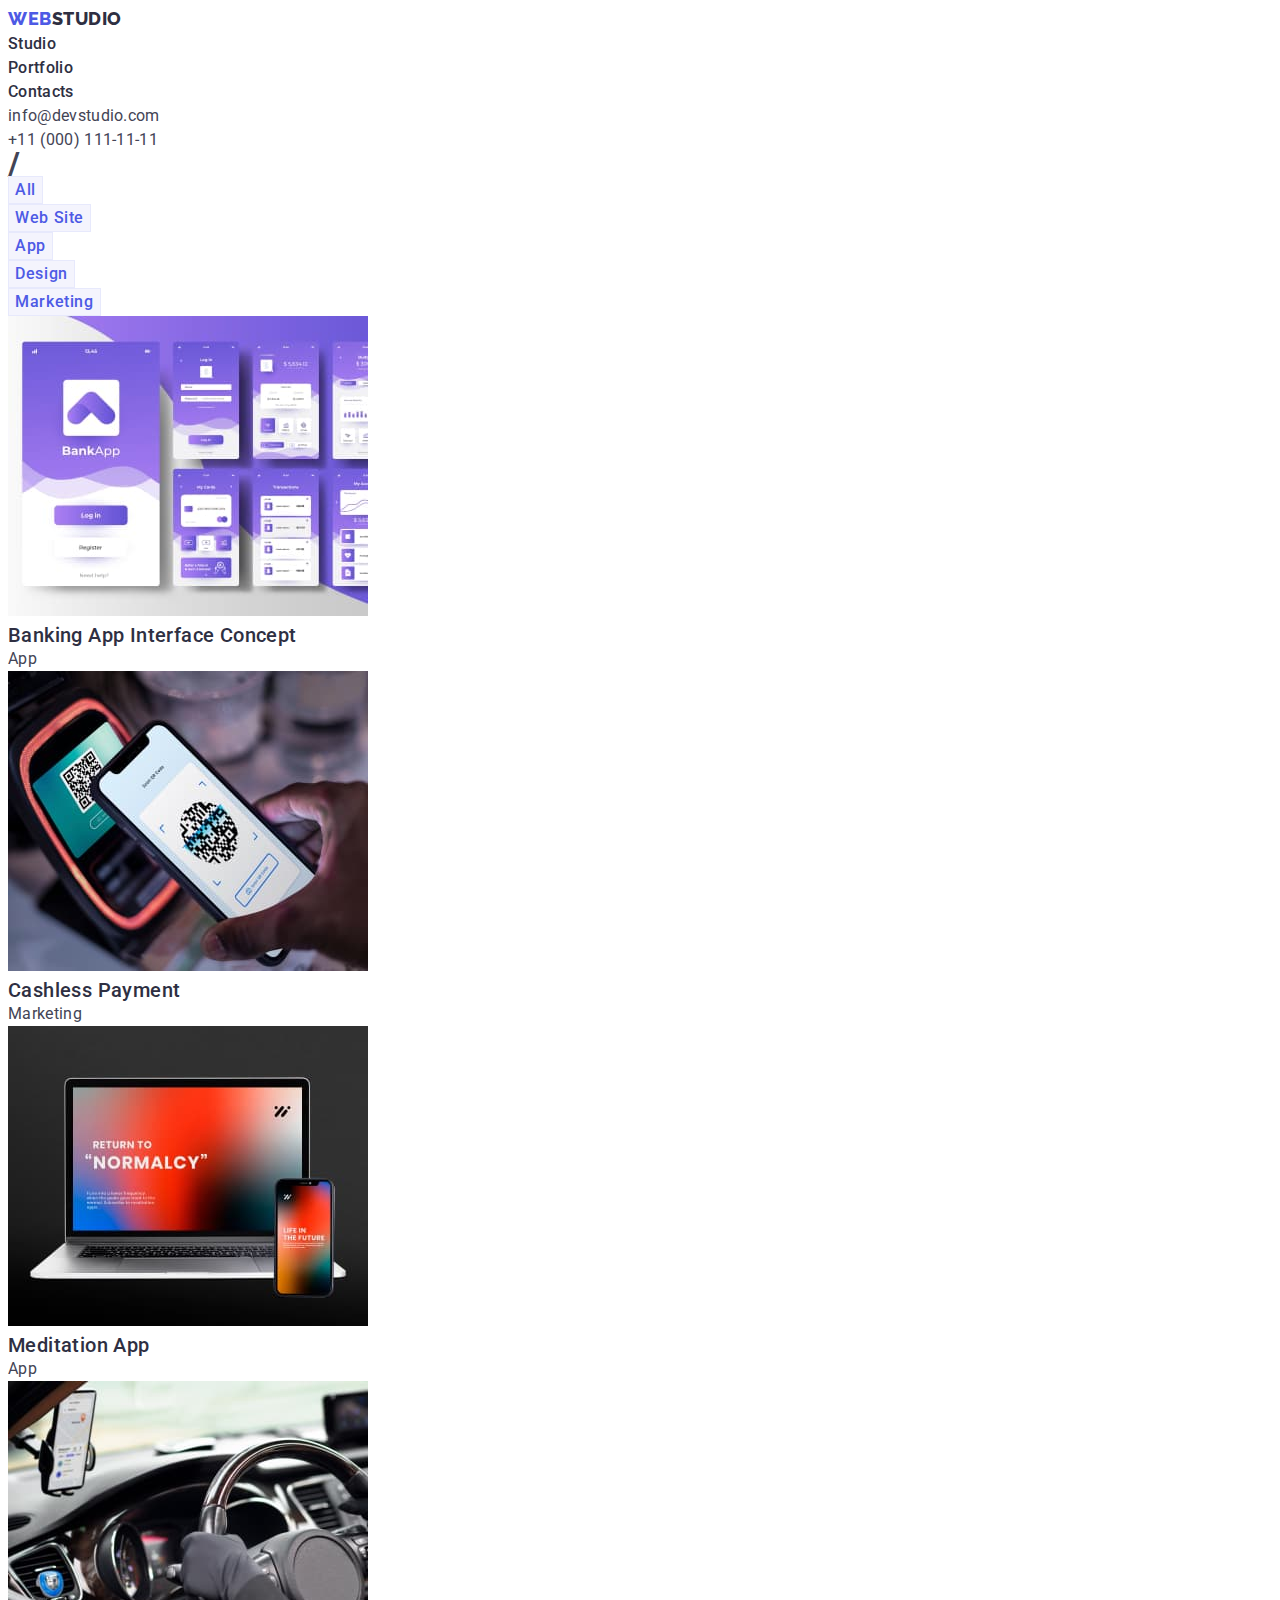
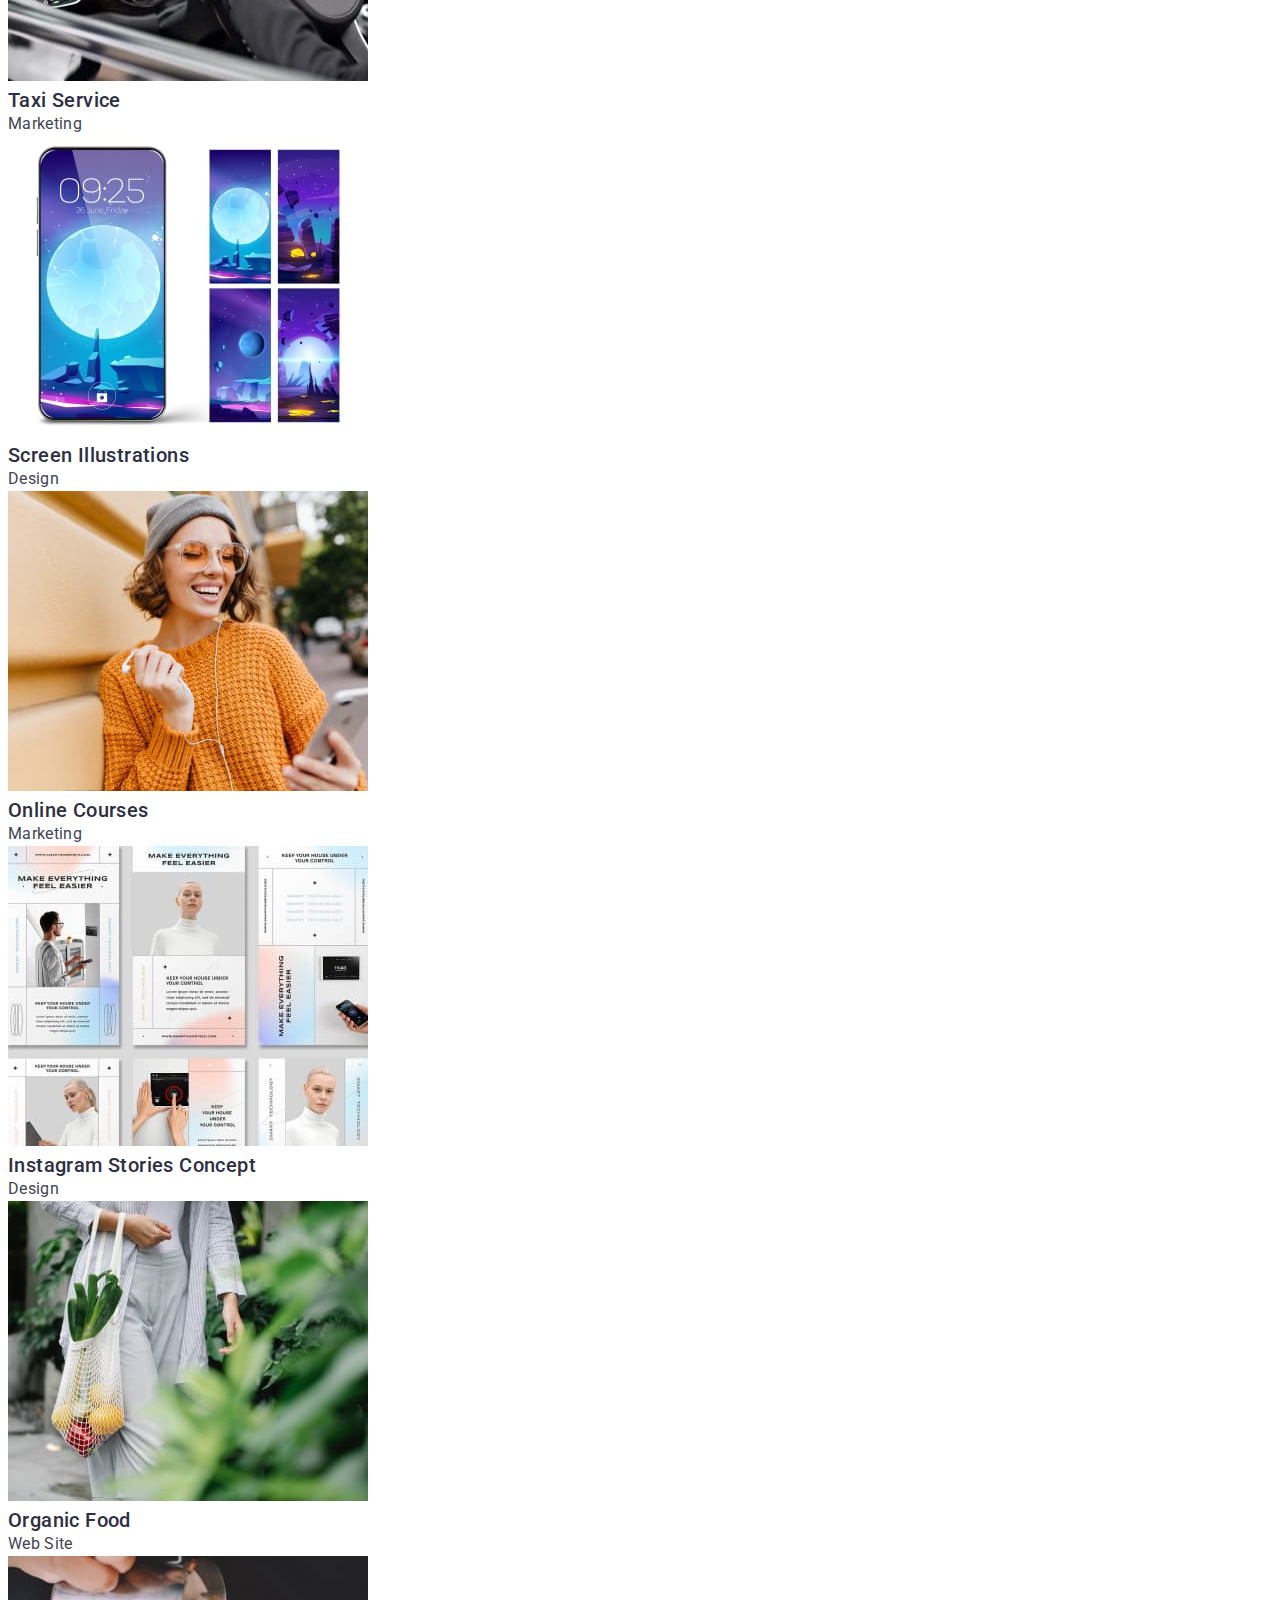
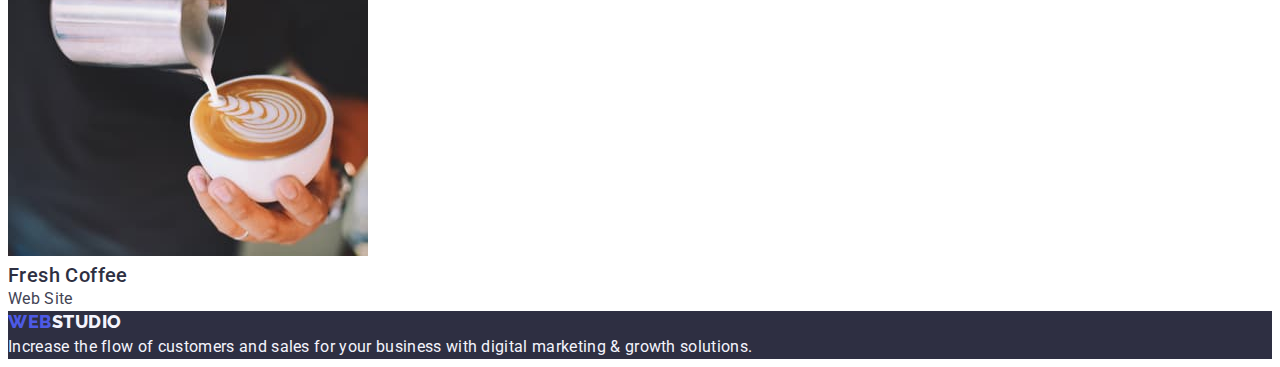
==== portfolio.html @ 8034e217 "Summary" ====
<!DOCTYPE html>
<html lang="en">
<head>
    <meta charset="UTF-8">
    <meta name="viewport" content="width=device-width, initial-scale=1.0">
    <title>Portfolio</title>
    <link rel="preconnect" href="https://fonts.googleapis.com">
    <link rel="preconnect" href="https://fonts.gstatic.com" crossorigin>
    <link href="https://fonts.googleapis.com/css2?family=Raleway:wght@800&family=Roboto:wght@400;500;700;900&display=swap"
        rel="stylesheet">
    <link rel="stylesheet" href="css/styles.css">
    <link rel="stylesheet" href="node_modules/modern-normalize/modern-normalize.css">
</head>
<body>
    <header>
        <div class="container">
            <nav>
                <a class="link nav-logo" href="/"> Web<span class="nav-span">Studio</span></a>
                <ul class="list">
                    <li><a class="link pages" href="./index.html">Studio</a></li>
                    <li><a class="link pages" href="./portfolio.html">Portfolio</a></li>
                    <li><a class="link pages" href="">Contacts</a></li>
                </ul>
            </nav>
            <address class="address">
                <ul class="list">
                    <li><a class="link contacts" href="mailto:info@devstudio.com">info@devstudio.com</a></li>
                    <li><a class="link contacts" href="tel:+110001111111">+11 (000) 111-11-11</a></li>
                </ul>
            </address>
        </div>
    </header>
    <main>
        <section>
            <div class="container">
                <h1>/</h1>
                <ul class="list">
                    <li> <button class="buttons" type="button">All</button></li>
                    <li> <button class="buttons" type="button">Web Site</button></li>
                    <li> <button class="buttons" type="button">App</button></li>
                    <li> <button class="buttons" type="button">Design</button></li>
                    <li> <button class="buttons" type="button">Marketing</button></li>
                </ul>
            </div>
            
                <ul class="list">
                    <div class="container">
                        <li>
                            <a class="link" href=""> <img src="./images/bankapp.jpg" width="360" height="300" alt="bank app view">
                            <h2 class="portfolio-second-heading">Banking App Interface Concept</h2>
                            <p class="paragraph-link-portfolio">App</p>
                        </a>
                            
                        </li>
                        <li>
                            <a class="link portfolio-image-link" href="">
                                <img src="./images/cashlesspay.jpg" width="360" height="300" alt="Cashless Payment">
                                <h2 class="portfolio-second-heading">Cashless Payment</h2>
                                <p class="paragraph-link-portfolio">Marketing</p>
                            </a>
                            
                        </li>
                        <li>
                            <a class="link portfolio-image-link" href="">
                                <img src="./images/laptop.jpg" width="360" height="300" alt="Laptop and smartphone">
                                <h2 class="portfolio-second-heading">Meditation App</h2>
                                <p class="paragraph-link-portfolio">App</p>
                            </a>
                            
                        </li>
                    </div>
                    <div class="container">
                        <li>
                            <a class="link portfolio-image-link" href="">
                                <img src="./images/insidecar.jpg" width="360" height="300" alt="A man hodlin hands on the steering wheel">
                                <h2 class="portfolio-second-heading">Taxi Service</h2>
                                <p class="paragraph-link-portfolio">Marketing</p>
                            </a>
                            
                        </li>
                        <li>
                            <a class="link portfolio-image-link" href="">
                                <img src="./images/screens.jpg" width="360" height="300" alt="smartphone and four wallpapers">
                                <h2 class="portfolio-second-heading">Screen Illustrations</h2>
                                <p class="paragraph-link-portfolio">Design</p>
                            </a>
                            
                        </li>
                        <li>
                            <a class="link portfolio-image-link" href="">
                                <img src="./images/girl.jpg" width="360" height="300" alt="a smiling girl">
                                <h2 class="portfolio-second-heading">Online Courses</h2>
                                <p class="paragraph-link-portfolio">Marketing</p>
                            </a>
                            
                        </li>
                    </div>
                    <div class="container">
                        <li>
                            <a class="link portfolio-image-link" href="">
                                <img src="./images/cv.jpg" width="360" height="300" alt="project cards">
                                <h2 class="portfolio-second-heading">Instagram Stories Concept</h2>
                                <p class="paragraph-link-portfolio">Design</p>
                            </a>
                            
                        </li>
                        <li>
                            <a class="link portfolio-image-link" href="">
                                <img src="./images/grocery.jpg" width="360" height="300" alt="grocery in the bag">
                                <h2 class="portfolio-second-heading">Organic Food</h2>
                                <p class="paragraph-link-portfolio">Web Site</p>
                            </a>
                            
                        </li>
                        <li>
                            <a class="link portfolio-image-link" href="">
                                <img src="./images/coffe.jpg" width="360" height="300" alt="cup of coffee">
                                <h2 class="portfolio-second-heading">Fresh Coffee</h2>
                                <p class="paragraph-link-portfolio">Web Site</p>
                            </a>
                            
                        </li>
                    </div>
                </ul>
            </div>
        </section>
    </main>
        <footer class="footer">
            <div class="container">
                <a class="link footer-logo" href="/">Web<span class="footer-span">Studio</span></a>
                <p class="footer-text">Increase the flow of customers and
                            sales for your business with digital
                            marketing &#38; growth solutions.</p>
            </div>
</footer>
</body>
</html>
---- css/styles.css ----
body {
    font-family: Roboto, sans-serif;
        color: rgba(67, 68, 85, 1);
        background-color: var(--WHITE, #FFFFFF);
}
:root {
    font-family: Roboto, sans-serif;
    color: rgba(67, 68, 85, 1);
    background-color: var(--WHITE, #FFFFFF);
    font-size: 16px;
    font-style: normal;
    font-weight: 400;
    letter-spacing: 0.32px;
    line-height: 150%;
    
}
h1, h2, h3, h4, h5, h6, p, ul {
    margin: 0;
    padding: 0;
}
.link {
    text-decoration: none;
    color: var(--SLATE, #434455);
}

.link:hover {
    color: var(--SLATE, #434455);
}

.link:focus {
    color: var(--SLATE, #434455);
}

.address {
    font-style: normal;
}

.nav-logo {
    color: var(--IRIS, #4D5AE5);
    font-family: Raleway, sans-serif;
    font-size: 18px;
    font-weight: 800;
    line-height: 1.17;
    letter-spacing: 0.54px;
    text-transform: uppercase;
}

.nav-span {
    color: var(--NAVY-BLUE, #2E2F42);
    font-family: Raleway, sans-serif;
    font-size: 18px;
    font-weight: 800;
    line-height: 1.17;
    letter-spacing: 0.54px;
    text-transform: uppercase;
}

.pages {
    color: var(--NAVY-BLUE, #2E2F42);
    font-family: Roboto, sans-serif;
    font-size: 16px;
    font-weight: 500;
    line-height: 150%;
    letter-spacing: 0.32px;
    margin-left: 0;
    margin-right: 0;
}

.pages:hover {
    color: var(--OCEAN, #404BBF);
}

.pages:focus {
    color: var(--OCEAN, #404BBF);
}

.contacts {
    color: var(--SLATE, #434455);
    font-family: Roboto, sans-serif;
    font-size: 16px;
    font-style: normal;
    line-height: 150%;
    letter-spacing: 0.32px;
    margin-left: 0;
    margin-right: 0;
}

.contacts:hover {
    color: var(--OCEAN, #404BBF);
}

.contacts:focus {
    color: var(--OCEAN, #404BBF);
}

.top-html {
    background-color: var(--NAVY-BLUE, #2E2F42);
}

.top-html:focus {
    background-color: var(--OCEAN, #404BBF);
}

.top-heading {
    color: var(--WHITE, #FFF);
    text-align: center;
    font-family: Roboto, sans-serif;
    font-size: 56px;
    font-weight: 700;
    line-height: 107.143%;
    letter-spacing: 1.12px;
}

.order-button {
    background: var(--IRIS, #4D5AE5);
    color: var(--WHITE, #FFF);
    font-family: Roboto, sans-serif;
    font-size: 16px;
    font-weight: 500;
    line-height: 150%;
    letter-spacing: 0.64px;
    cursor: pointer;
}

.order-button:hover {
    color: var(--OCEAN, #404BBF);
    background-color: #404bbf;
    cursor: pointer;

}

.order-button:focus {
    color: var(--OCEAN, #404BBF);
    background-color: #404BBF;
}

.third-html {
    background-color: var(--CLOUD, #F4F4FD);
}

.list {
    list-style: none;
    background: var(--WHITE, #FFF);
}

.images-list {
    background: var(--WHITE, #FFF);
}


.buttons {
    border: 1px solid var(--CORNFLOWER, #E7E9FC);
    background: var(--CLOUD, #F4F4FD);
    color: var(--IRIS, #4D5AE5);
    text-align: center;
    font-family: Roboto, sans-serif;
    font-size: 16px;
    font-weight: 500;
    line-height: 150%;
    letter-spacing: 0.64px;
    margin-left: 0;
    margin-right: 0;
}

.buttons:hover {
    background: var(--OCEAN, #404BBF);
    color: var(--WHITE, #FFF);
    text-align: center;
    font-family: Roboto, sans-serif;
    font-size: 16px;
    font-weight: 500;
    line-height: 150%;
    letter-spacing: 0.64px;
    cursor: pointer;
}

.buttons:focus {
    background: var(--OCEAN, #404BBF);
    color: var(--WHITE, #FFF);
    text-align: center;
    font-family: Roboto, sans-serif;
    font-size: 16px;
    font-weight: 500;
    line-height: 150%;
    letter-spacing: 0.64px;
    cursor: pointer;
}

.second-heading {
    color: var(--NAVY-BLUE, #2E2F42);
    text-align: center;
    font-family: Roboto, sans-serif;
    font-size: 36px;
    font-weight: 700;
    line-height: 111.111%;
    letter-spacing: 0.72px;
    text-transform: capitalize;
}

.third-header {
    color: var(--NAVY-BLUE, #2E2F42);
    font-family: Roboto, sans-serif;
    font-size: 20px;
    font-weight: 500;
    line-height: 120%;
    letter-spacing: 0.4px;
}

.paragraph {
    font-size: 16px;
}

.portfolio-image-link:hover {
    color: var(--OCEAN, #404BBF);
}

.portfolio-image-link:focus {
    color: var(--OCEAN, #404BBF);
}

.portfolio-second-heading {
    color: var(--NAVY-BLUE, #2E2F42);
    font-family: Roboto;
    font-size: 20px;
    font-weight: 500;
    line-height: 1.2;
    letter-spacing: 0.4px;
}

.paragraph-link-portfolio {
    color: var(--SLATE, #434455);
    font-family: Roboto;
    font-size: 16px;
    font-weight: 400;
    line-height: 1.5;
    letter-spacing: 0.32px;
}

.footer {
    background: var(--NAVY-BLUE, #2E2F42);
}

.footer-logo {
    color: var(--IRIS, #4D5AE5);
    font-family: Raleway, sans-serif;
    font-size: 18px;
    font-weight: 800;
    line-height: 1.17;
    letter-spacing: 0.54px;
    text-transform: uppercase;
}

.footer-span {
    color: var(--CLOUD, #F4F4FD);
    font-family: Raleway, sans-serif;
    font-size: 18px;
    font-weight: 800;
    line-height: 1.17;

    letter-spacing: 0.54px;
    text-transform: uppercase;
}

.footer-text {
    color: var(--CLOUD, #F4F4FD);
    font-family: Roboto, sans-serif;
    font-size: 16px;
    line-height: 150%;
    letter-spacing: 0.32px;
    background-color: var(--NAVY-BLUE, #2E2F42);
}
.container{
    width: 1158px;
    margin-left: 0;
    margin-right: 0;
}
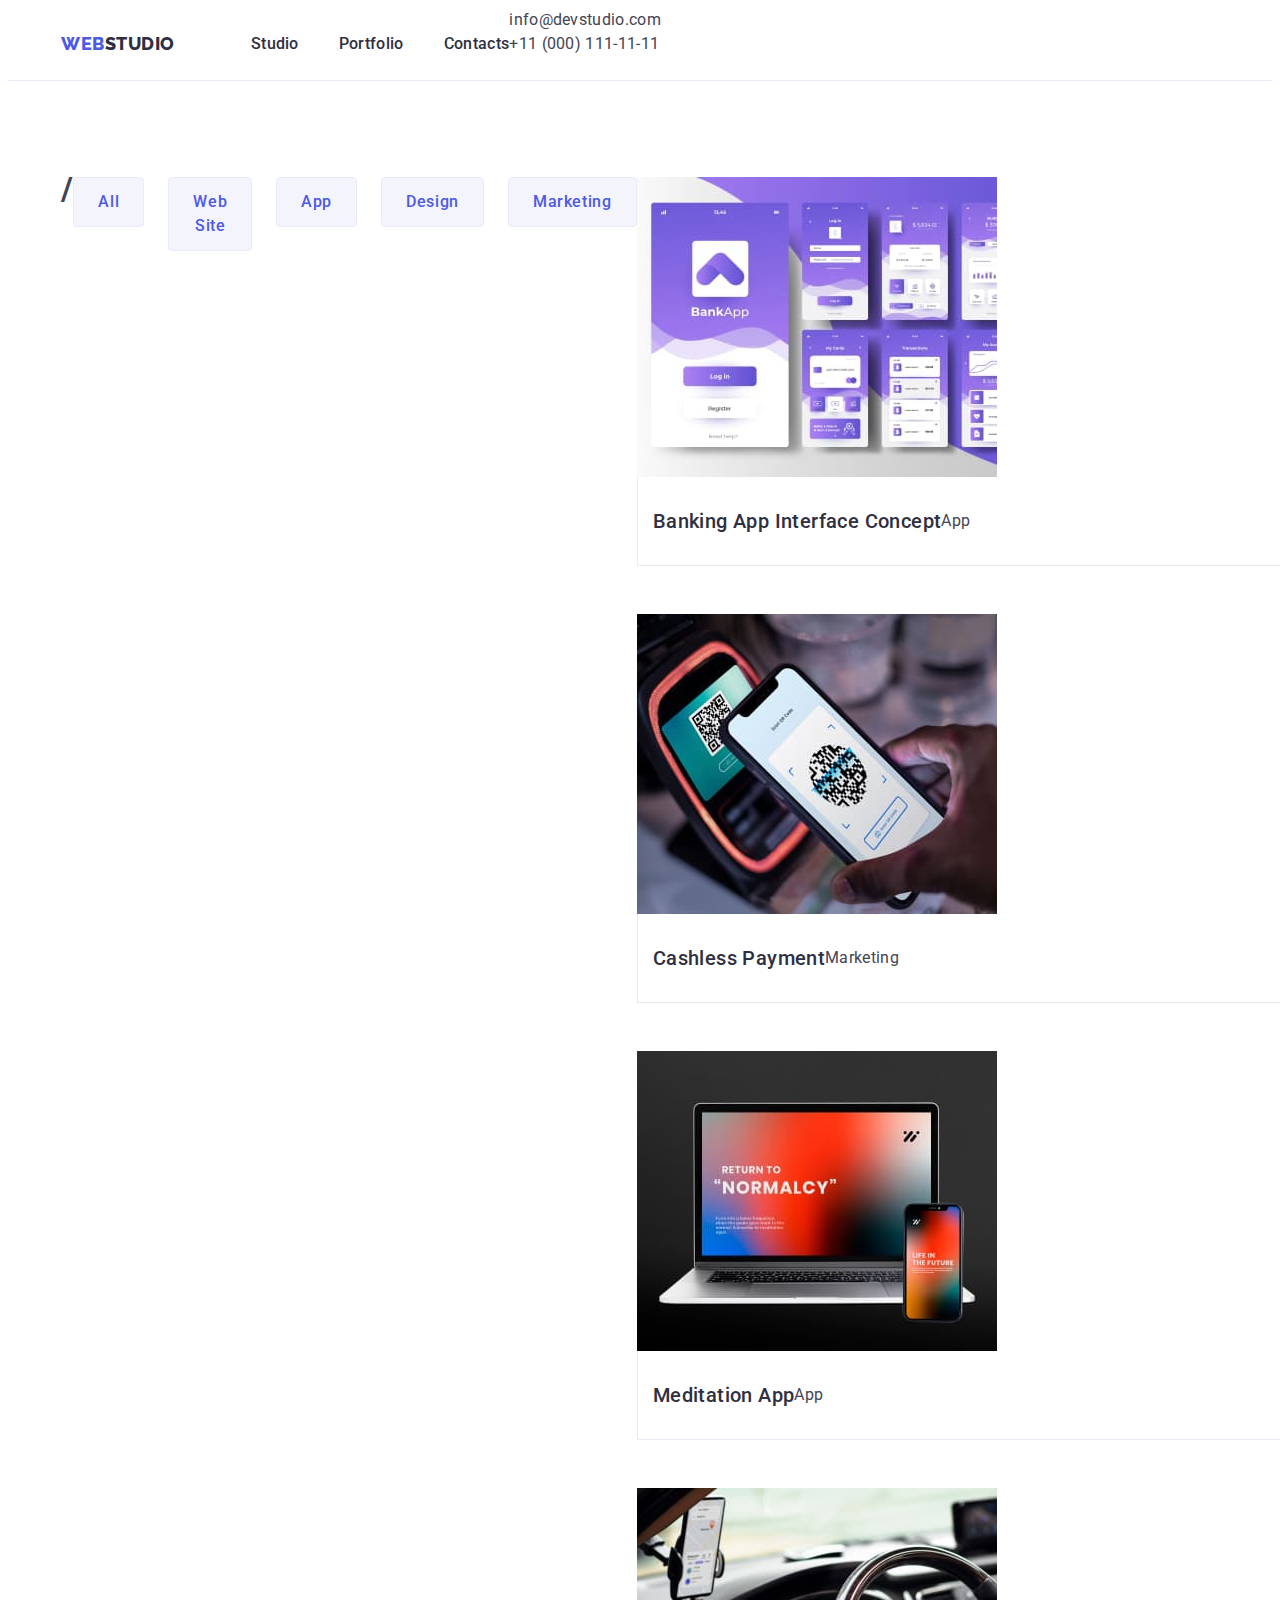
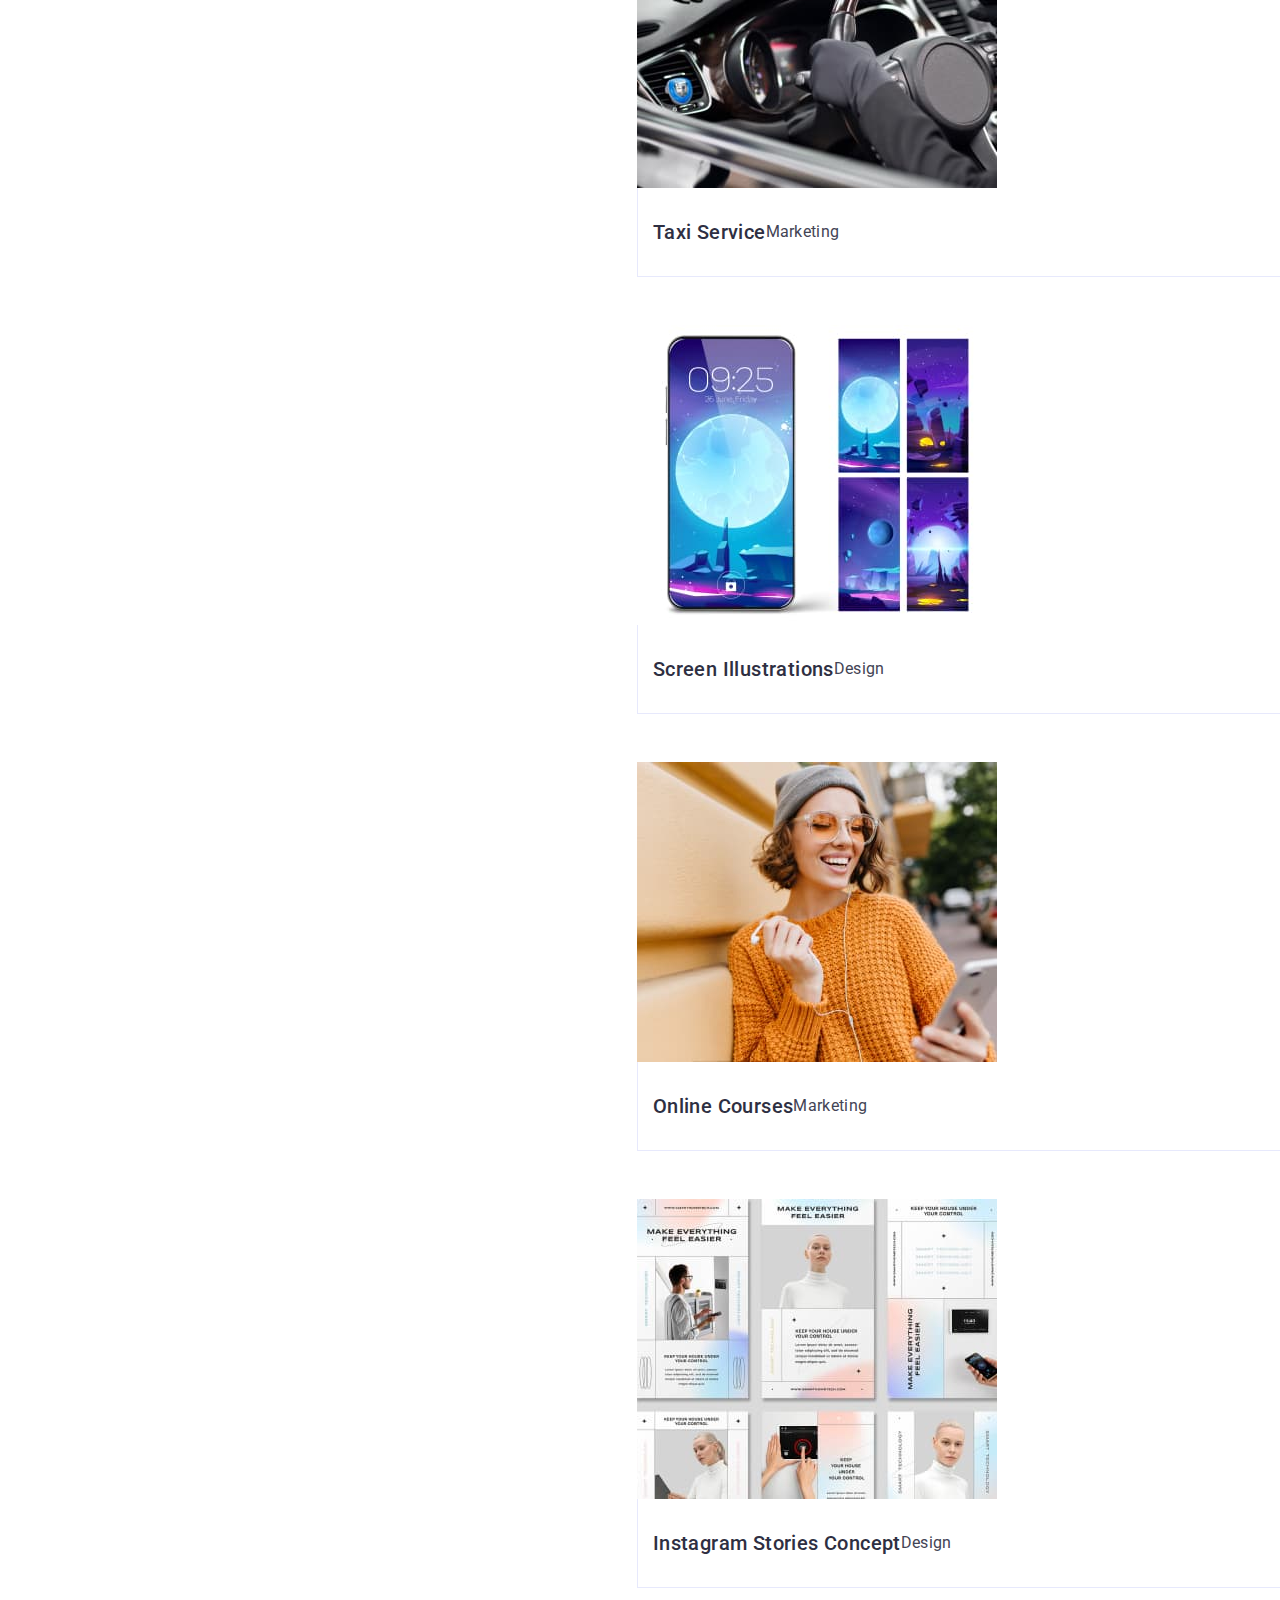
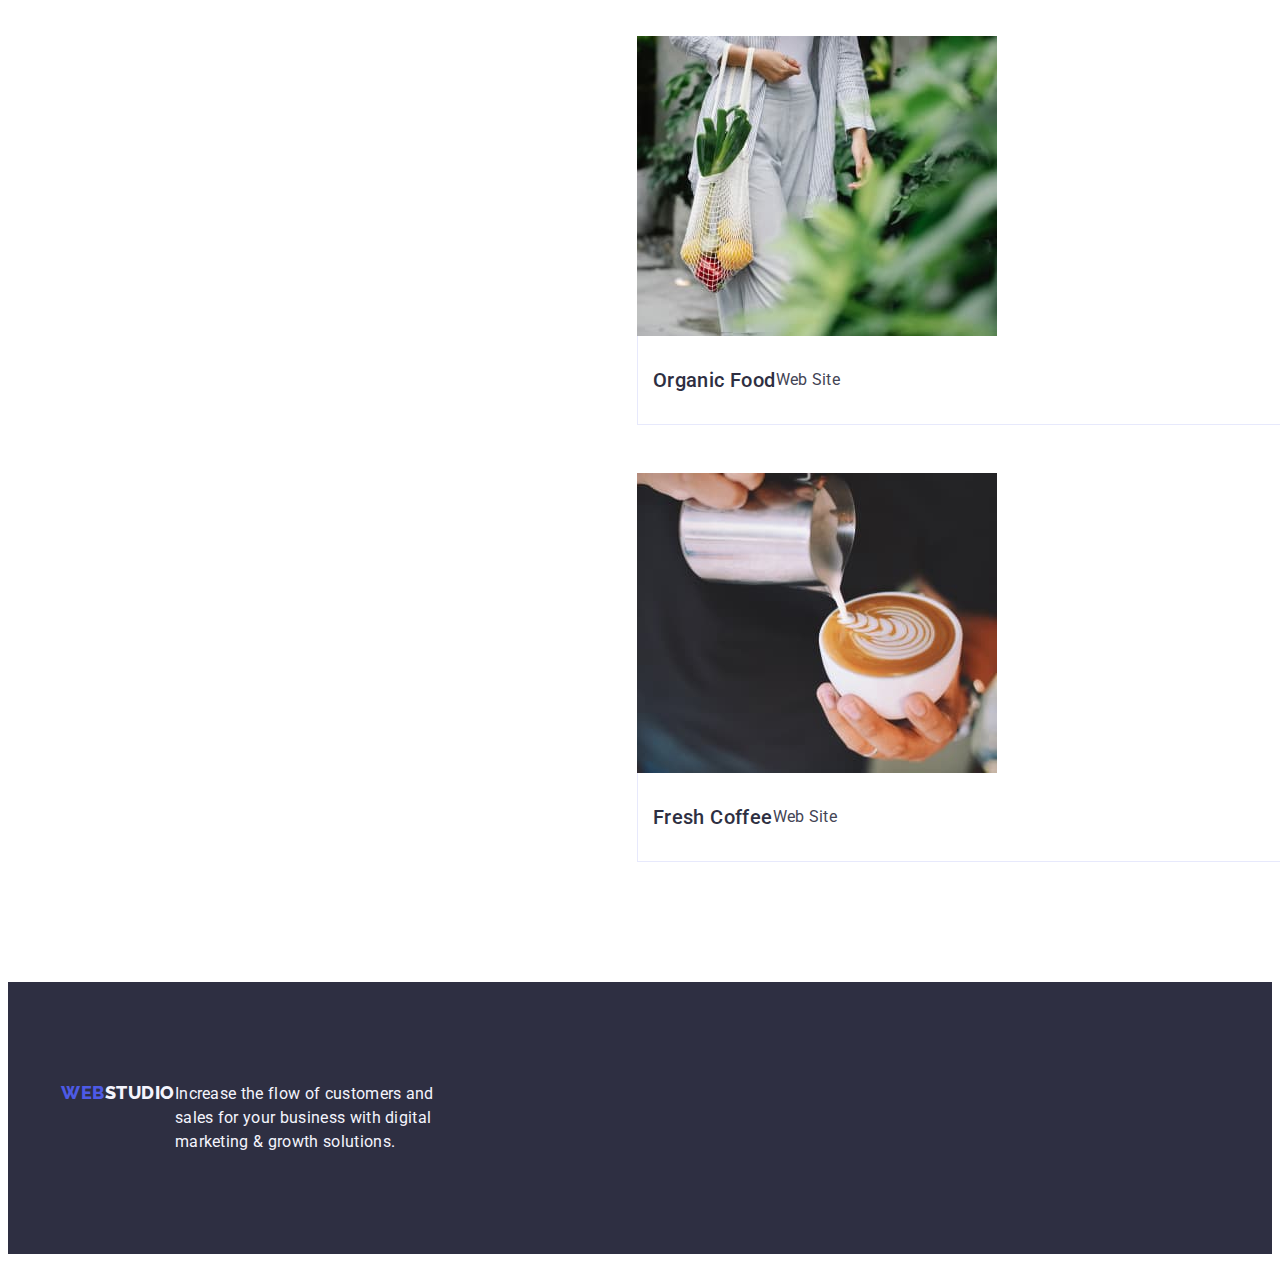
==== commit 2c2a6af2: "Summary2" ====
--- a/portfolio.html
+++ b/portfolio.html
@@ -12,11 +12,11 @@
     <link rel="stylesheet" href="node_modules/modern-normalize/modern-normalize.css">
 </head>
 <body>
-    <header>
+    <header class="header">
         <div class="container">
-            <nav>
-                <a class="link nav-logo" href="/"> Web<span class="nav-span">Studio</span></a>
-                <ul class="list">
+            <nav class="navigation">
+                <a class="link nav-logo" href="/">Web<span class="nav-span">Studio</span></a>
+                <ul class="list menu">
                     <li><a class="link pages" href="./index.html">Studio</a></li>
                     <li><a class="link pages" href="./portfolio.html">Portfolio</a></li>
                     <li><a class="link pages" href="">Contacts</a></li>
@@ -31,98 +31,112 @@
         </div>
     </header>
     <main>
-        <section>
-            <div class="container">
-                <h1>/</h1>
-                <ul class="list">
+        <section class="portfolio-section-one">
+          <div class="container">    
+                <h1 class="visually-hidden">/</h1>
+                <ul class="list buttons-list">
                     <li> <button class="buttons" type="button">All</button></li>
                     <li> <button class="buttons" type="button">Web Site</button></li>
                     <li> <button class="buttons" type="button">App</button></li>
                     <li> <button class="buttons" type="button">Design</button></li>
                     <li> <button class="buttons" type="button">Marketing</button></li>
                 </ul>
-            </div>
-            
-                <ul class="list">
-                    <div class="container">
-                        <li>
-                            <a class="link" href=""> <img src="./images/bankapp.jpg" width="360" height="300" alt="bank app view">
-                            <h2 class="portfolio-second-heading">Banking App Interface Concept</h2>
-                            <p class="paragraph-link-portfolio">App</p>
+                <ul class="list portfolio-images-list">
+                        <li class="offers">
+                            <a class="link" href=""> 
+                                <img src="./images/bankapp.jpg" width="360" height="300" alt="bank app view">
+                                <div class="container offer-container">
+                                    <h2 class="portfolio-second-heading">Banking App Interface Concept</h2>
+                                    <p class="paragraph-link-portfolio">App</p>
+                                </div>
                         </a>
                             
                         </li>
                         <li>
                             <a class="link portfolio-image-link" href="">
                                 <img src="./images/cashlesspay.jpg" width="360" height="300" alt="Cashless Payment">
-                                <h2 class="portfolio-second-heading">Cashless Payment</h2>
-                                <p class="paragraph-link-portfolio">Marketing</p>
+                                <div class="container offer-container">
+                                    <h2 class="portfolio-second-heading">Cashless Payment</h2>
+                                    <p class="paragraph-link-portfolio">Marketing</p>
+                                </div>
                             </a>
                             
                         </li>
                         <li>
                             <a class="link portfolio-image-link" href="">
                                 <img src="./images/laptop.jpg" width="360" height="300" alt="Laptop and smartphone">
-                                <h2 class="portfolio-second-heading">Meditation App</h2>
-                                <p class="paragraph-link-portfolio">App</p>
+                                <div class="container offer-container">
+                                    <h2 class="portfolio-second-heading">Meditation App</h2>
+                                    <p class="paragraph-link-portfolio">App</p>
+                                </div>
                             </a>
                             
                         </li>
-                    </div>
-                    <div class="container">
+                    
+                    
                         <li>
                             <a class="link portfolio-image-link" href="">
                                 <img src="./images/insidecar.jpg" width="360" height="300" alt="A man hodlin hands on the steering wheel">
-                                <h2 class="portfolio-second-heading">Taxi Service</h2>
-                                <p class="paragraph-link-portfolio">Marketing</p>
+                                <div class="container offer-container">
+                                    <h2 class="portfolio-second-heading">Taxi Service</h2>
+                                    <p class="paragraph-link-portfolio">Marketing</p>
+                                </div>
                             </a>
                             
                         </li>
                         <li>
                             <a class="link portfolio-image-link" href="">
                                 <img src="./images/screens.jpg" width="360" height="300" alt="smartphone and four wallpapers">
-                                <h2 class="portfolio-second-heading">Screen Illustrations</h2>
-                                <p class="paragraph-link-portfolio">Design</p>
+                                <div class="container offer-container">
+                                    <h2 class="portfolio-second-heading">Screen Illustrations</h2>
+                                    <p class="paragraph-link-portfolio">Design</p>
+                                </div>
                             </a>
                             
                         </li>
                         <li>
                             <a class="link portfolio-image-link" href="">
                                 <img src="./images/girl.jpg" width="360" height="300" alt="a smiling girl">
-                                <h2 class="portfolio-second-heading">Online Courses</h2>
-                                <p class="paragraph-link-portfolio">Marketing</p>
+                                <div class="container offer-container">
+                                    <h2 class="portfolio-second-heading">Online Courses</h2>
+                                    <p class="paragraph-link-portfolio">Marketing</p>
+                                </div>
                             </a>
                             
                         </li>
-                    </div>
-                    <div class="container">
+                   
                         <li>
                             <a class="link portfolio-image-link" href="">
                                 <img src="./images/cv.jpg" width="360" height="300" alt="project cards">
-                                <h2 class="portfolio-second-heading">Instagram Stories Concept</h2>
-                                <p class="paragraph-link-portfolio">Design</p>
+                                <div class="container offer-container">
+                                    <h2 class="portfolio-second-heading">Instagram Stories Concept</h2>
+                                    <p class="paragraph-link-portfolio">Design</p>
+                                </div>
                             </a>
                             
                         </li>
                         <li>
                             <a class="link portfolio-image-link" href="">
                                 <img src="./images/grocery.jpg" width="360" height="300" alt="grocery in the bag">
+                                <div class="container offer-container">
                                 <h2 class="portfolio-second-heading">Organic Food</h2>
                                 <p class="paragraph-link-portfolio">Web Site</p>
+                                </div>
                             </a>
                             
                         </li>
                         <li>
                             <a class="link portfolio-image-link" href="">
                                 <img src="./images/coffe.jpg" width="360" height="300" alt="cup of coffee">
+                                <div class="container offer-container">
                                 <h2 class="portfolio-second-heading">Fresh Coffee</h2>
                                 <p class="paragraph-link-portfolio">Web Site</p>
+                                </div>
                             </a>
                             
                         </li>
-                    </div>
-                </ul>
-            </div>
+                    </ul>
+                </div>
         </section>
     </main>
         <footer class="footer">
--- a/css/styles.css
+++ b/css/styles.css
@@ -12,12 +12,19 @@
     font-weight: 400;
     letter-spacing: 0.32px;
     line-height: 150%;
-    
 }
 h1, h2, h3, h4, h5, h6, p, ul {
     margin: 0;
     padding: 0;
 }
+img {
+    display: block;
+}
+.list {
+    list-style: none;
+    background: var(--WHITE, #FFF);
+}
+
 .link {
     text-decoration: none;
     color: var(--SLATE, #434455);
@@ -30,7 +37,9 @@
 .link:focus {
     color: var(--SLATE, #434455);
 }
-
+.header{
+    border-bottom: 1px solid #e7e9fc;
+}
 .address {
     font-style: normal;
 }
@@ -43,6 +52,7 @@
     line-height: 1.17;
     letter-spacing: 0.54px;
     text-transform: uppercase;
+    margin-right: 76px;
 }
 
 .nav-span {
@@ -54,7 +64,10 @@
     letter-spacing: 0.54px;
     text-transform: uppercase;
 }
-
+.menu{
+    display: flex;
+    gap: 40px;
+}
 .pages {
     color: var(--NAVY-BLUE, #2E2F42);
     font-family: Roboto, sans-serif;
@@ -64,6 +77,9 @@
     letter-spacing: 0.32px;
     margin-left: 0;
     margin-right: 0;
+    padding: 24px 0;
+    display: flex;
+    gap: 40px;
 }
 
 .pages:hover {
@@ -95,6 +111,7 @@
 
 .top-html {
     background-color: var(--NAVY-BLUE, #2E2F42);
+    padding: 188px 0;
 }
 
 .top-html:focus {
@@ -109,6 +126,7 @@
     font-weight: 700;
     line-height: 107.143%;
     letter-spacing: 1.12px;
+    max-width: 496px;
 }
 
 .order-button {
@@ -120,6 +138,11 @@
     line-height: 150%;
     letter-spacing: 0.64px;
     cursor: pointer;
+    display: block;
+    min-width: 169px;
+    height: 56px;
+    border: none;
+    border-radius: 4px;
 }
 
 .order-button:hover {
@@ -133,60 +156,21 @@
     color: var(--OCEAN, #404BBF);
     background-color: #404BBF;
 }
+.first-html{
+    padding: 120px 0;
+}
+.first-html-list{
+    gap: 24px;
+}
+.first-point-one{
+    width: calc((100% - 72px) / 4);
+}   
 
 .third-html {
     background-color: var(--CLOUD, #F4F4FD);
-}
-
-.list {
-    list-style: none;
-    background: var(--WHITE, #FFF);
-}
-
-.images-list {
-    background: var(--WHITE, #FFF);
-}
-
-
-.buttons {
-    border: 1px solid var(--CORNFLOWER, #E7E9FC);
-    background: var(--CLOUD, #F4F4FD);
-    color: var(--IRIS, #4D5AE5);
-    text-align: center;
-    font-family: Roboto, sans-serif;
-    font-size: 16px;
-    font-weight: 500;
-    line-height: 150%;
-    letter-spacing: 0.64px;
-    margin-left: 0;
-    margin-right: 0;
-}
-
-.buttons:hover {
-    background: var(--OCEAN, #404BBF);
-    color: var(--WHITE, #FFF);
-    text-align: center;
-    font-family: Roboto, sans-serif;
-    font-size: 16px;
-    font-weight: 500;
-    line-height: 150%;
-    letter-spacing: 0.64px;
-    cursor: pointer;
-}
-
-.buttons:focus {
-    background: var(--OCEAN, #404BBF);
-    color: var(--WHITE, #FFF);
-    text-align: center;
-    font-family: Roboto, sans-serif;
-    font-size: 16px;
-    font-weight: 500;
-    line-height: 150%;
-    letter-spacing: 0.64px;
-    cursor: pointer;
-}
-
-.second-heading {
+    padding: 120px 0;
+}
+.third-heading{
     color: var(--NAVY-BLUE, #2E2F42);
     text-align: center;
     font-family: Roboto, sans-serif;
@@ -195,6 +179,111 @@
     line-height: 111.111%;
     letter-spacing: 0.72px;
     text-transform: capitalize;
+    margin-bottom: 72px;
+
+}
+.third-html-list{
+    display: flex;
+}
+
+.images-list {
+    background: var(--WHITE, #FFF);
+    width: calc((100% - 72px) / 4);
+    border-radius: 0px 0px 4px 4px;
+}
+
+.employees{
+    padding: 32px 0px;
+
+}
+
+.buttons-list {
+    display: flex;
+    justify-content: center;
+    gap: 24px;
+    margin-bottom: 72px,
+}
+
+.buttons {
+    border: 1px solid var(--CORNFLOWER, #E7E9FC);
+    background: var(--CLOUD, #F4F4FD);
+    color: var(--IRIS, #4D5AE5);
+    text-align: center;
+    font-family: Roboto, sans-serif;
+    font-size: 16px;
+    font-weight: 500;
+    line-height: 150%;
+    letter-spacing: 0.64px;
+    padding: 12px 24px;
+    border-radius: 4px;
+
+}
+
+.buttons:hover {
+    background: var(--OCEAN, #404BBF);
+    color: var(--WHITE, #FFF);
+    text-align: center;
+    font-family: Roboto, sans-serif;
+    font-size: 16px;
+    font-weight: 500;
+    line-height: 150%;
+    letter-spacing: 0.64px;
+    cursor: pointer;
+    border: 1px solid transparent;
+}
+
+.buttons:focus {
+    background: var(--OCEAN, #404BBF);
+    color: var(--WHITE, #FFF);
+    text-align: center;
+    font-family: Roboto, sans-serif;
+    font-size: 16px;
+    font-weight: 500;
+    line-height: 150%;
+    letter-spacing: 0.64px;
+    cursor: pointer;
+    border: 1px solid transparent;
+}
+
+.portfolio-images-list{
+    display: flex;
+    flex-wrap: wrap;
+    column-gap: 24px;
+    row-gap: 48px;
+}
+.offers{
+    width: calc((100% - 48px) / 3);
+}
+
+.offer-container{
+    padding: 32px 16px;
+    border: 1px solid #e7e9fc;
+    border-top: none;
+    margin-bottom: 8px,
+}
+.second-html{
+    padding-bottom: 120px;
+}
+.second-heading {
+    color: var(--NAVY-BLUE, #2E2F42);
+    text-align: center;
+    font-family: Roboto, sans-serif;
+    font-size: 36px;
+    font-weight: 700;
+    line-height: 111.111%;
+    letter-spacing: 0.72px;
+    text-transform: capitalize;
+    margin-bottom: 72px;
+}
+
+.second-html-list{
+    display: flex;
+    gap: 24px;
+
+}
+
+.second-point-one{
+    width: calc((100% - 48px) / 3);
 }
 
 .third-header {
@@ -204,12 +293,21 @@
     font-weight: 500;
     line-height: 120%;
     letter-spacing: 0.4px;
+    margin-bottom: 8px;
+    text-align: center;
+    margin-bottom: 8px;
 }
 
 .paragraph {
     font-size: 16px;
 }
-
+.paragraph-employee{
+    font-size: 16px;
+    text-align: center
+}
+.portfolio-section-one{
+    padding: 96px 0 120px 0
+}
 .portfolio-image-link:hover {
     color: var(--OCEAN, #404BBF);
 }
@@ -238,6 +336,7 @@
 
 .footer {
     background: var(--NAVY-BLUE, #2E2F42);
+    padding: 100px 0;
 }
 
 .footer-logo {
@@ -248,6 +347,7 @@
     line-height: 1.17;
     letter-spacing: 0.54px;
     text-transform: uppercase;
+    display: inline-block;
 }
 
 .footer-span {
@@ -268,9 +368,16 @@
     line-height: 150%;
     letter-spacing: 0.32px;
     background-color: var(--NAVY-BLUE, #2E2F42);
+    max-width: 264px;
 }
 .container{
+    display: flex;
     width: 1158px;
-    margin-left: 0;
-    margin-right: 0;
+    margin: 0 auto;
+    padding-left: 15px;
+    padding-right: 15px;
+}
+.navigation{
+    display: flex;
+    align-items: center;
 }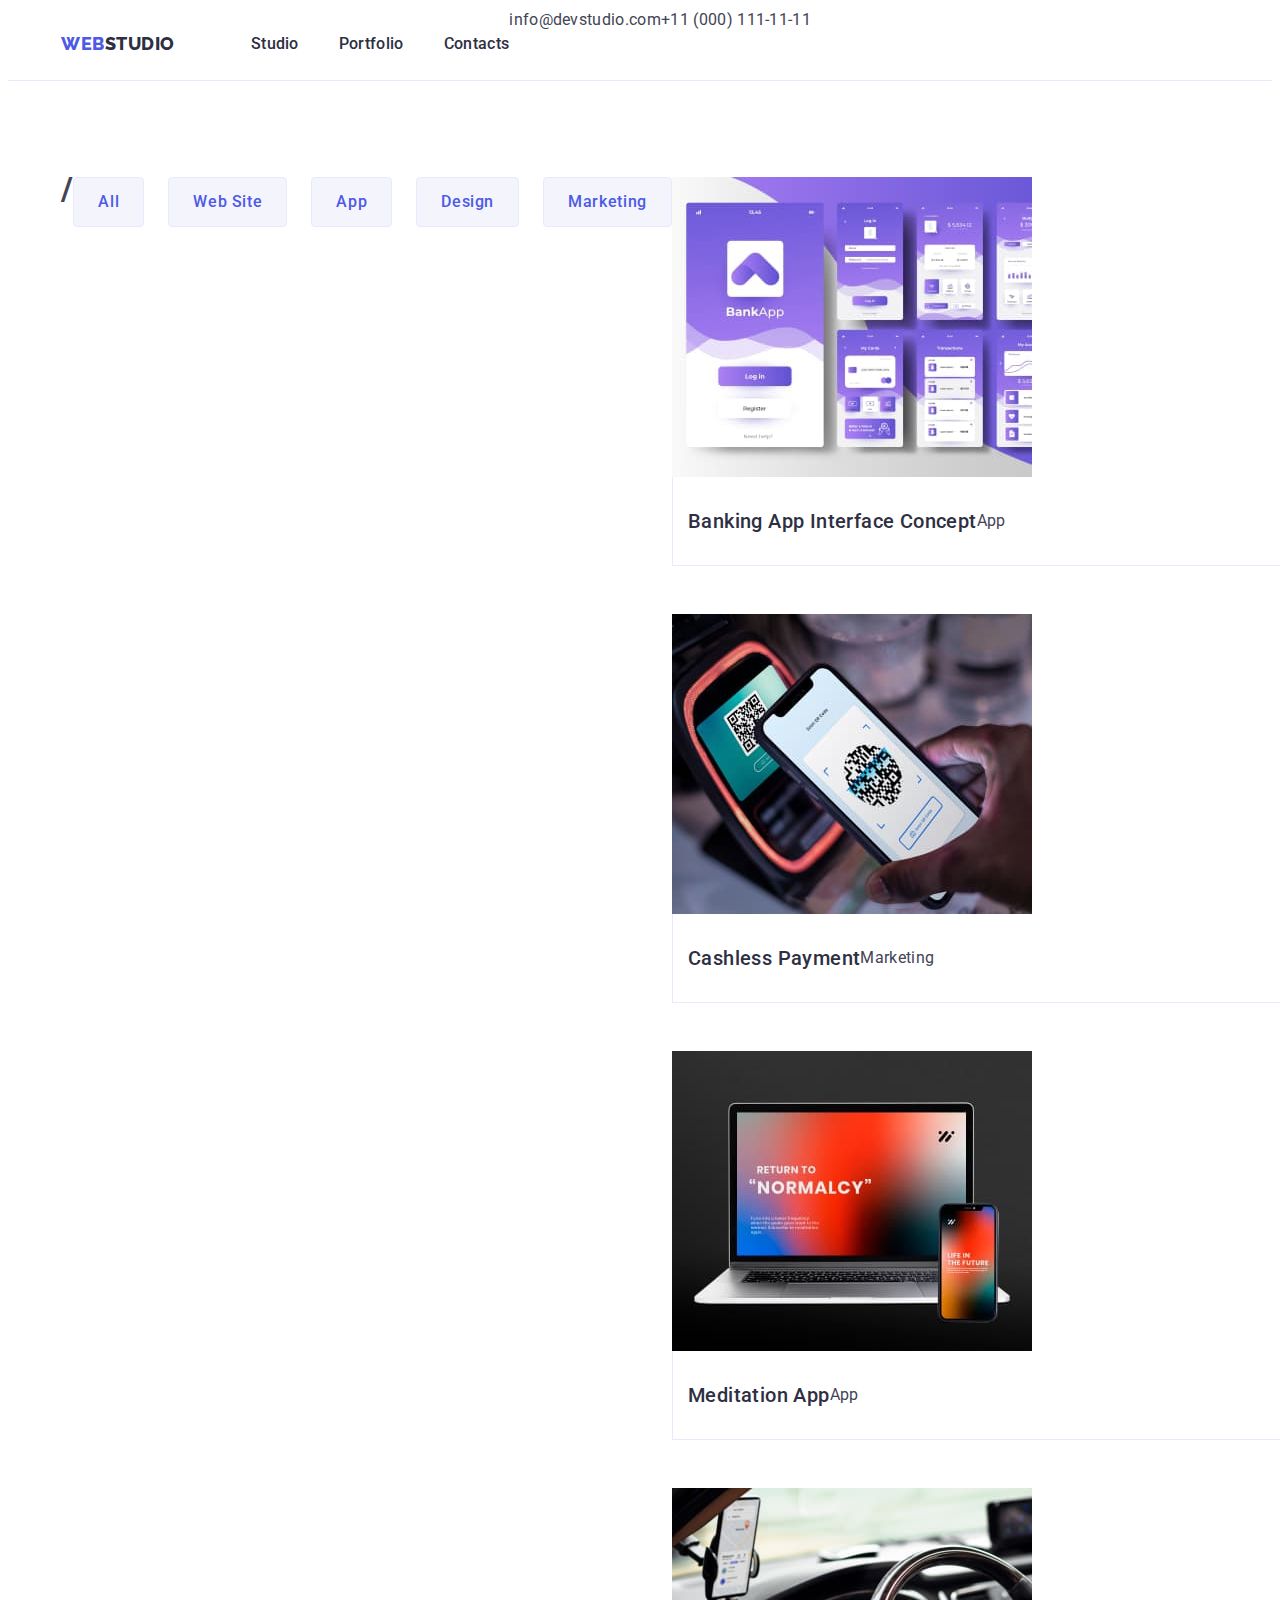
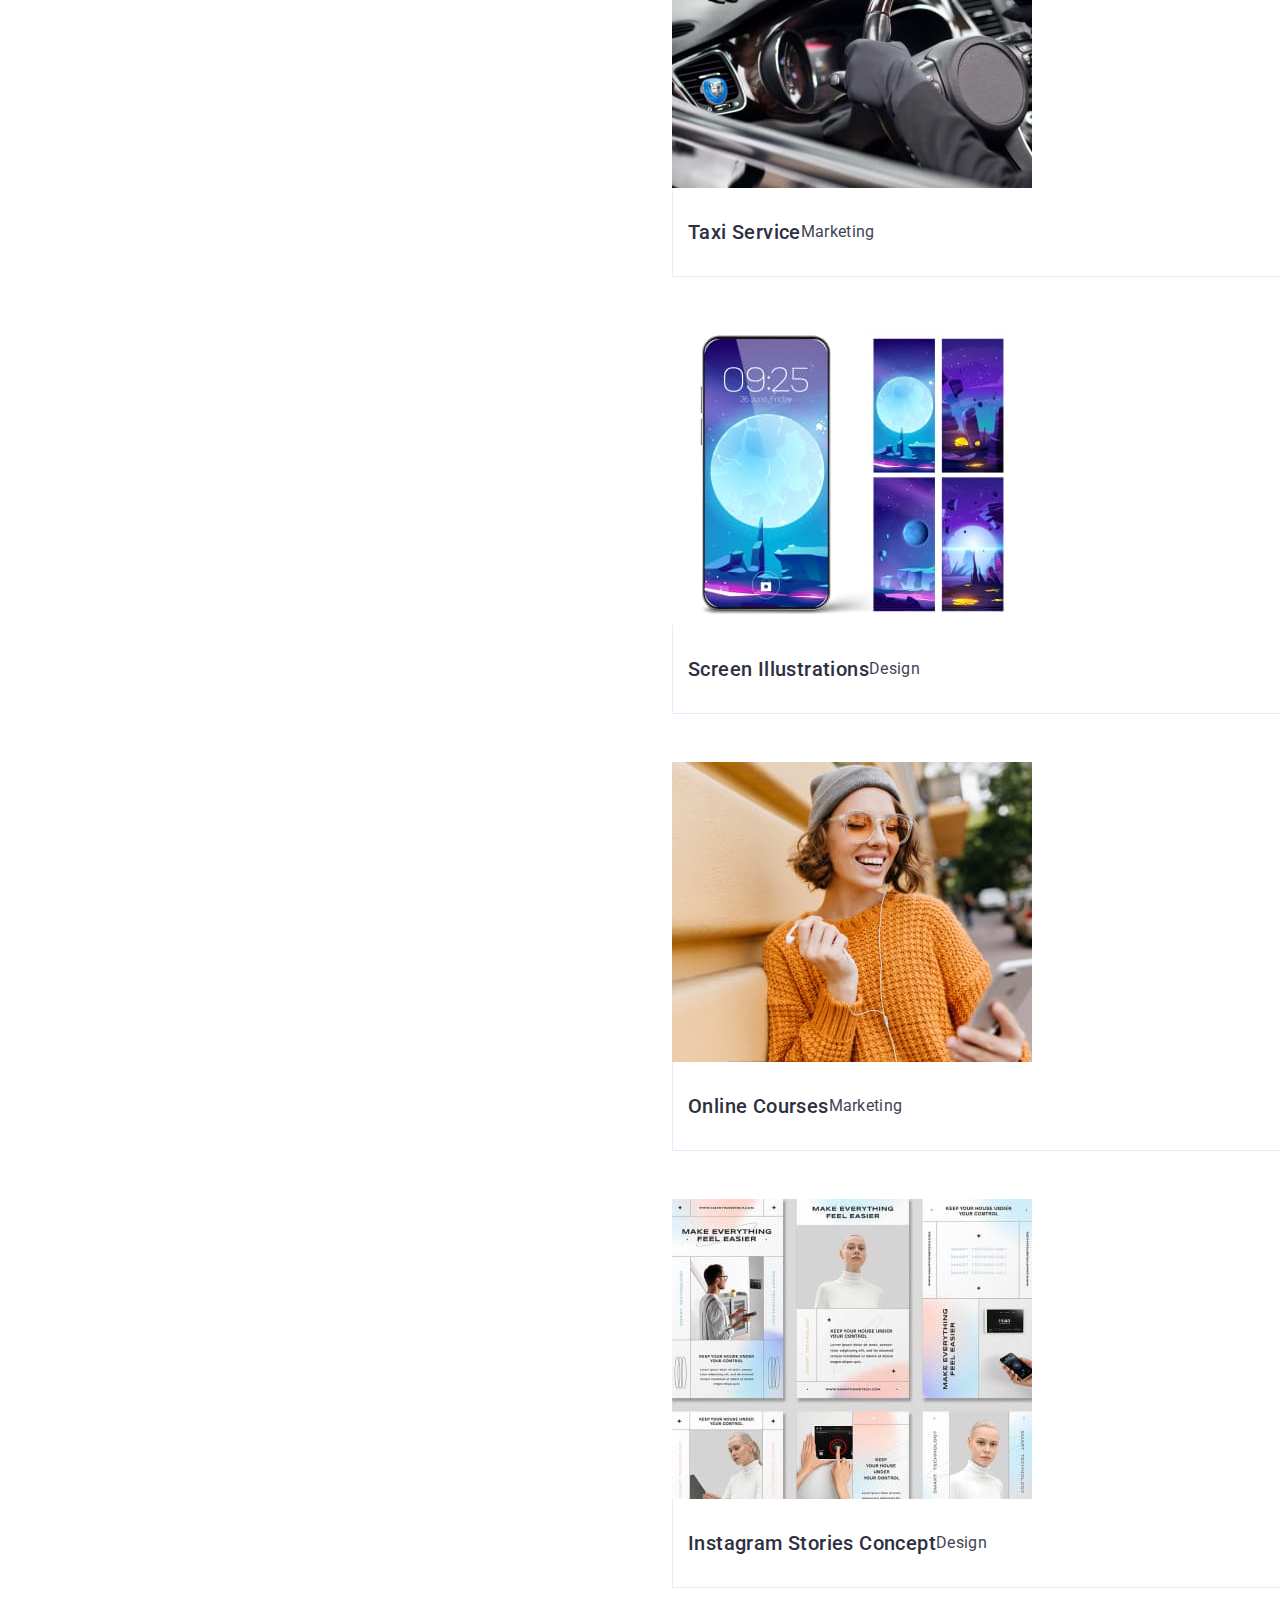
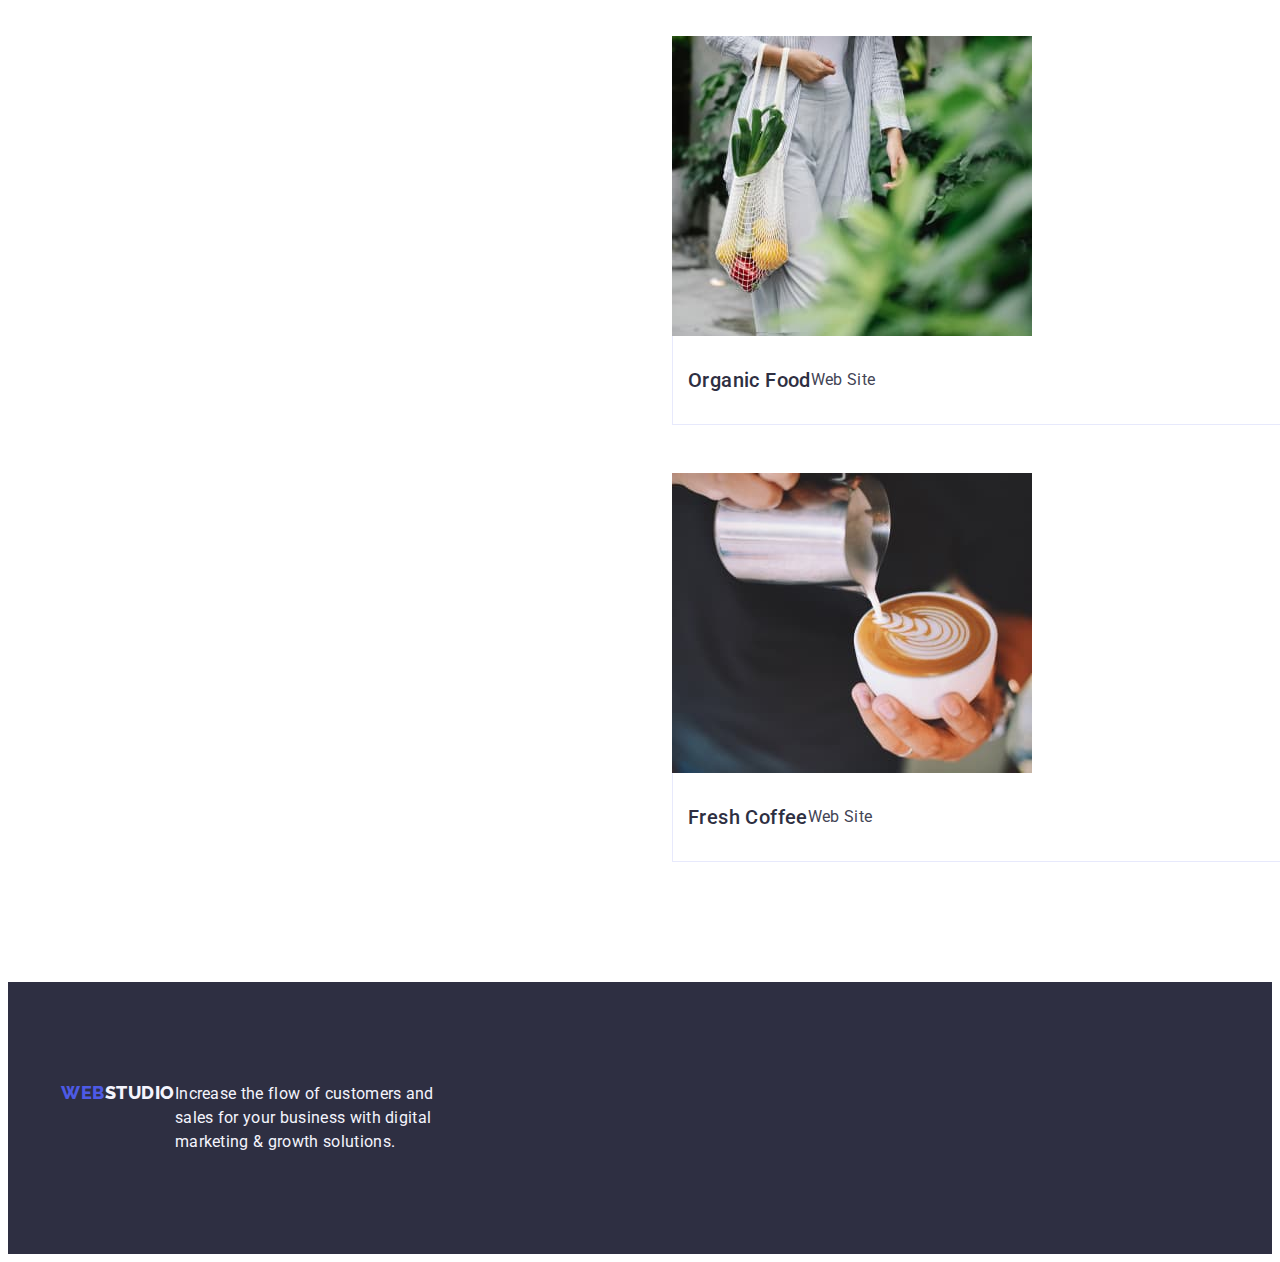
==== commit 43340c30: "summary" ====
--- a/portfolio.html
+++ b/portfolio.html
@@ -4,12 +4,13 @@
     <meta charset="UTF-8">
     <meta name="viewport" content="width=device-width, initial-scale=1.0">
     <title>Portfolio</title>
+    <link rel="stylesheet" href="node_modules/modern-normalize/modern-normalize.css">
     <link rel="preconnect" href="https://fonts.googleapis.com">
     <link rel="preconnect" href="https://fonts.gstatic.com" crossorigin>
     <link href="https://fonts.googleapis.com/css2?family=Raleway:wght@800&family=Roboto:wght@400;500;700;900&display=swap"
         rel="stylesheet">
     <link rel="stylesheet" href="css/styles.css">
-    <link rel="stylesheet" href="node_modules/modern-normalize/modern-normalize.css">
+    
 </head>
 <body>
     <header class="header">
--- a/css/styles.css
+++ b/css/styles.css
@@ -23,6 +23,7 @@
 .list {
     list-style: none;
     background: var(--WHITE, #FFF);
+    display: flex;
 }
 
 .link {
@@ -42,6 +43,8 @@
 }
 .address {
     font-style: normal;
+    display: flex;
+    gap: 40px;
 }
 
 .nav-logo {
@@ -160,6 +163,7 @@
     padding: 120px 0;
 }
 .first-html-list{
+    display: flex;
     gap: 24px;
 }
 .first-point-one{
@@ -169,6 +173,7 @@
 .third-html {
     background-color: var(--CLOUD, #F4F4FD);
     padding: 120px 0;
+    gap: 24px;
 }
 .third-heading{
     color: var(--NAVY-BLUE, #2E2F42);
@@ -201,7 +206,7 @@
     display: flex;
     justify-content: center;
     gap: 24px;
-    margin-bottom: 72px,
+    margin-bottom: 72px;
 }
 
 .buttons {
@@ -250,6 +255,7 @@
     flex-wrap: wrap;
     column-gap: 24px;
     row-gap: 48px;
+    width: calc((100% - 48px) / 3);
 }
 .offers{
     width: calc((100% - 48px) / 3);
@@ -259,7 +265,7 @@
     padding: 32px 16px;
     border: 1px solid #e7e9fc;
     border-top: none;
-    margin-bottom: 8px,
+    margin-bottom: 8px;
 }
 .second-html{
     padding-bottom: 120px;
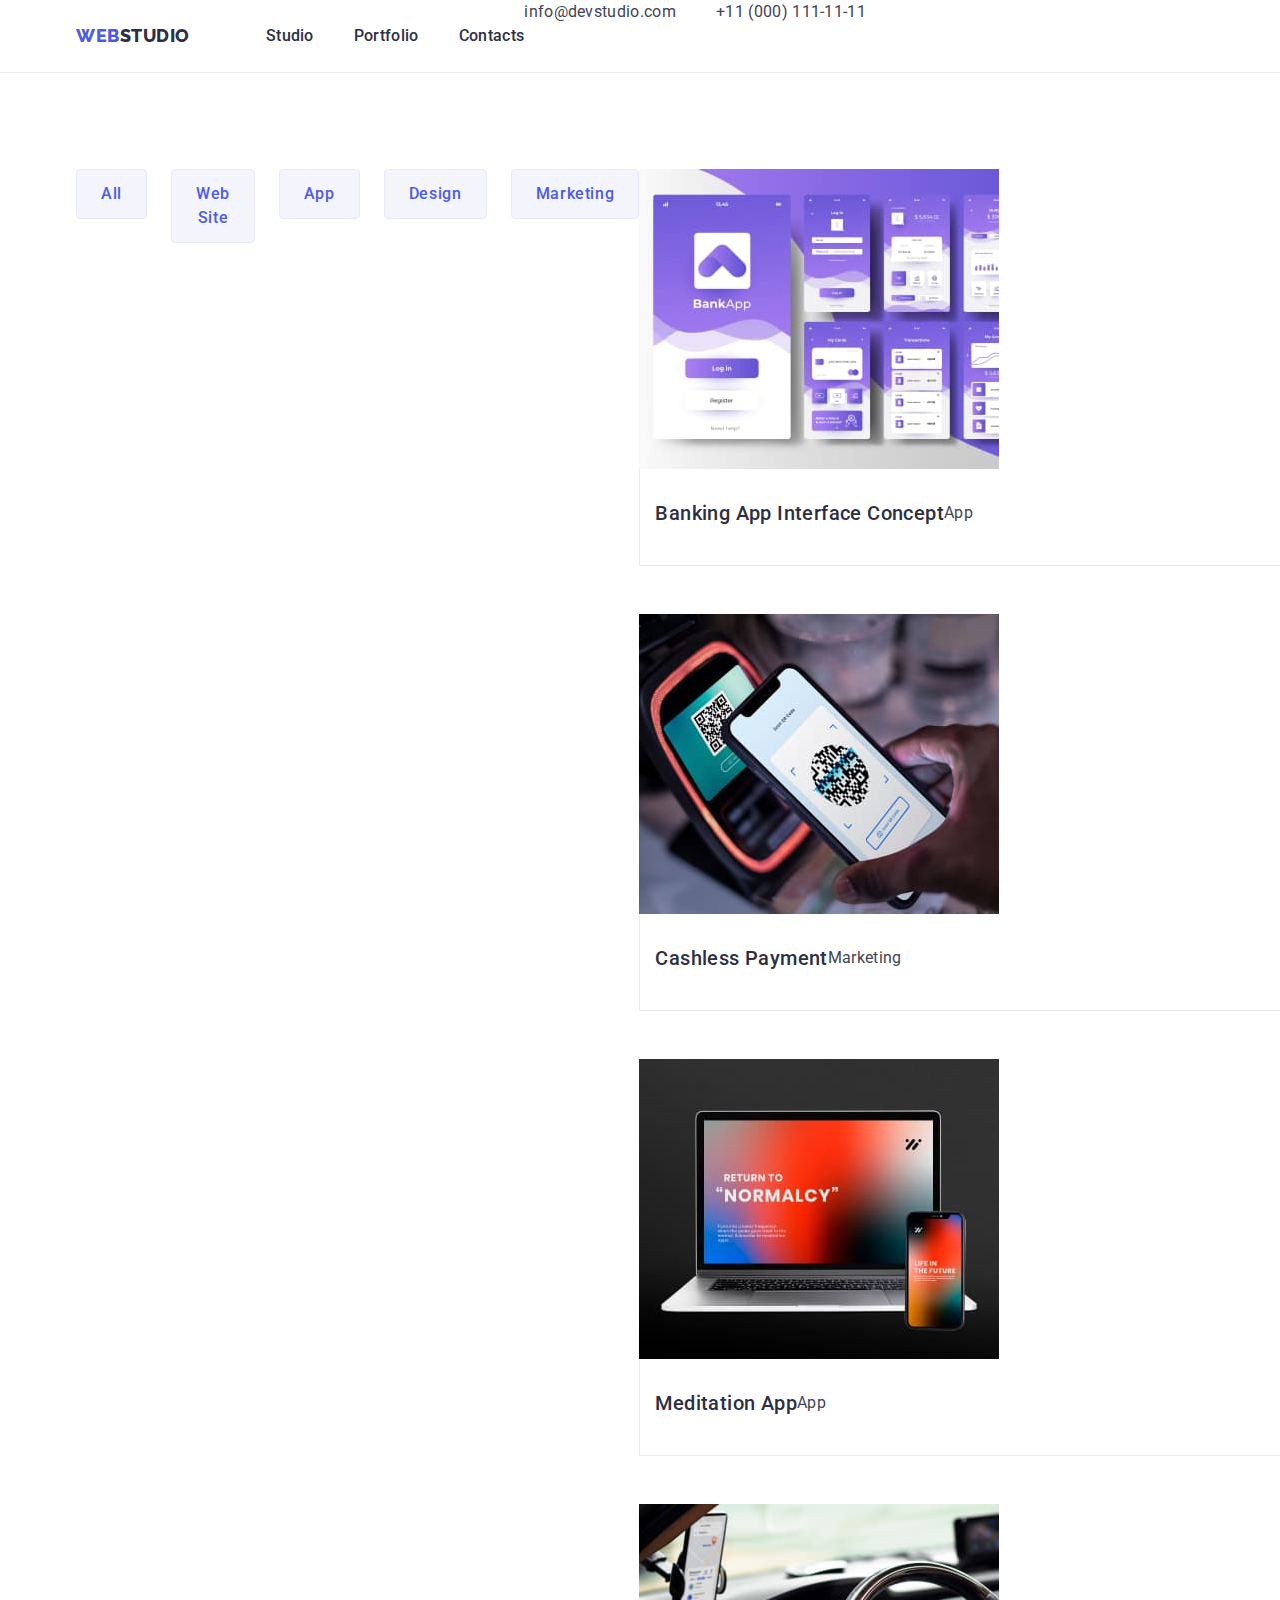
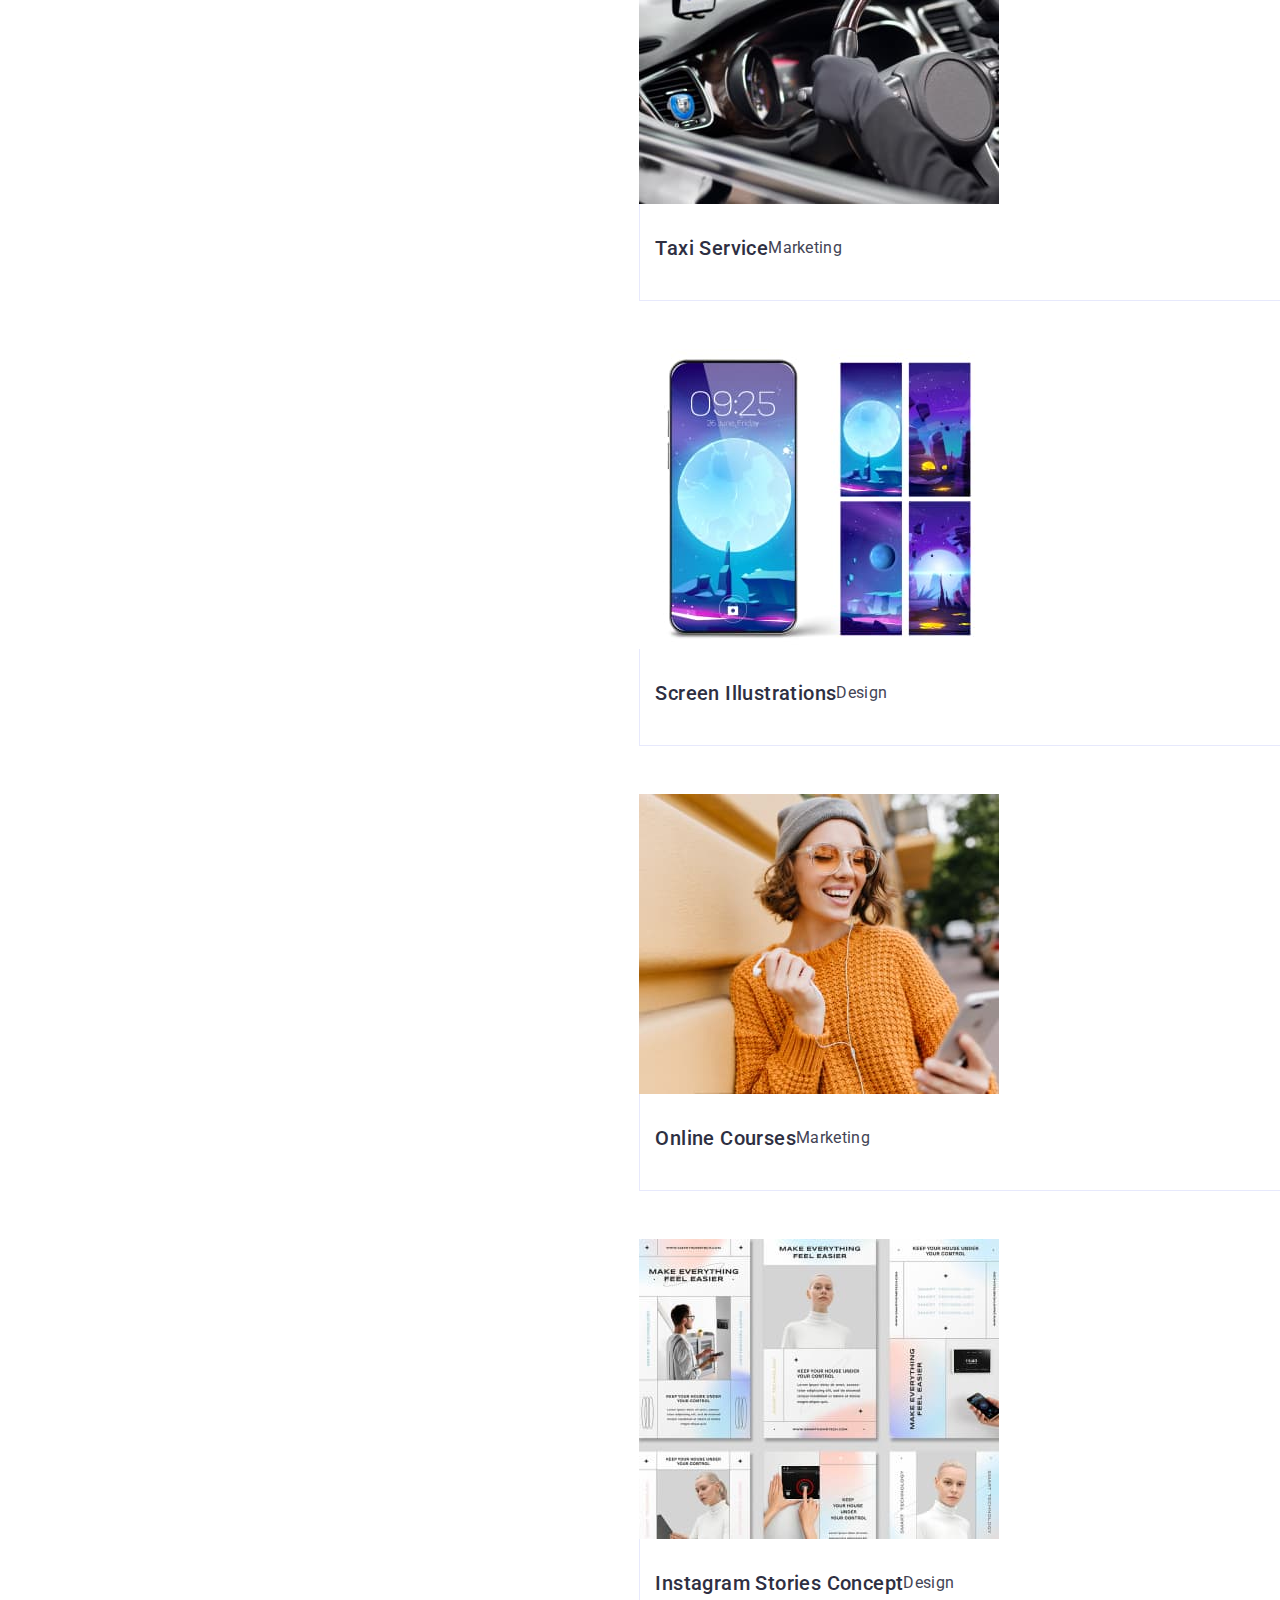
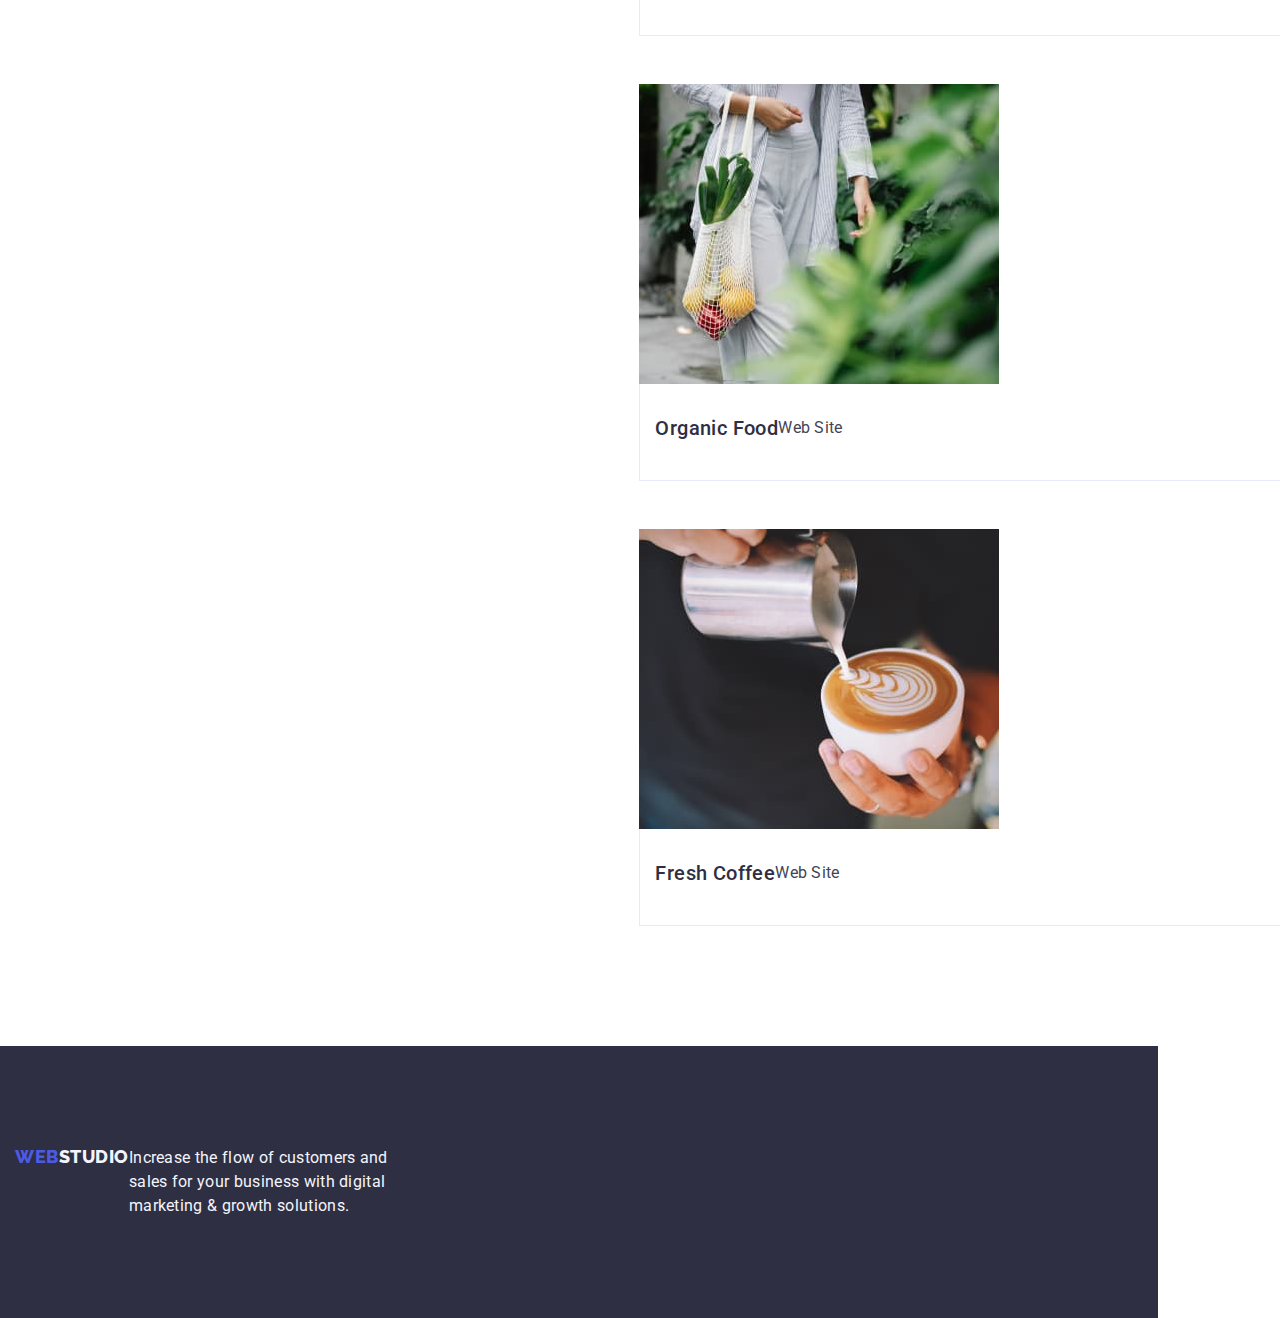
==== commit 7ee12a4c: "summary" ====
--- a/portfolio.html
+++ b/portfolio.html
@@ -4,7 +4,7 @@
     <meta charset="UTF-8">
     <meta name="viewport" content="width=device-width, initial-scale=1.0">
     <title>Portfolio</title>
-    <link rel="stylesheet" href="node_modules/modern-normalize/modern-normalize.css">
+    <link rel="stylesheet" href="https://cdnjs.cloudflare.com/ajax/libs/modern-normalize/1.0.0/modern-normalize.min.css" />
     <link rel="preconnect" href="https://fonts.googleapis.com">
     <link rel="preconnect" href="https://fonts.gstatic.com" crossorigin>
     <link href="https://fonts.googleapis.com/css2?family=Raleway:wght@800&family=Roboto:wght@400;500;700;900&display=swap"
@@ -24,7 +24,7 @@
                 </ul>
             </nav>
             <address class="address">
-                <ul class="list">
+                <ul class="list addresslist">
                     <li><a class="link contacts" href="mailto:info@devstudio.com">info@devstudio.com</a></li>
                     <li><a class="link contacts" href="tel:+110001111111">+11 (000) 111-11-11</a></li>
                 </ul>
--- a/css/styles.css
+++ b/css/styles.css
@@ -17,6 +17,9 @@
     margin: 0;
     padding: 0;
 }
+.visually-hidden {
+    display: none;
+}
 img {
     display: block;
 }
@@ -47,6 +50,9 @@
     gap: 40px;
 }
 
+.addresslist{
+    gap: 40px;
+}
 .nav-logo {
     color: var(--IRIS, #4D5AE5);
     font-family: Raleway, sans-serif;
@@ -189,6 +195,7 @@
 }
 .third-html-list{
     display: flex;
+    gap: 24px;
 }
 
 .images-list {
@@ -254,18 +261,16 @@
     display: flex;
     flex-wrap: wrap;
     column-gap: 24px;
-    row-gap: 48px;
-    width: calc((100% - 48px) / 3);
+    row-gap: 48px;    
 }
 .offers{
-    width: calc((100% - 48px) / 3);
+    width: calc(100% - 48px) / 3;
 }
 
 .offer-container{
     padding: 32px 16px;
     border: 1px solid #e7e9fc;
     border-top: none;
-    margin-bottom: 8px;
 }
 .second-html{
     padding-bottom: 120px;
@@ -329,6 +334,7 @@
     font-weight: 500;
     line-height: 1.2;
     letter-spacing: 0.4px;
+    margin-bottom: 8px
 }
 
 .paragraph-link-portfolio {
@@ -343,6 +349,7 @@
 .footer {
     background: var(--NAVY-BLUE, #2E2F42);
     padding: 100px 0;
+    display: inline-block;
 }
 
 .footer-logo {
@@ -354,6 +361,7 @@
     letter-spacing: 0.54px;
     text-transform: uppercase;
     display: inline-block;
+    margin-bottom: 16px;
 }
 
 .footer-span {
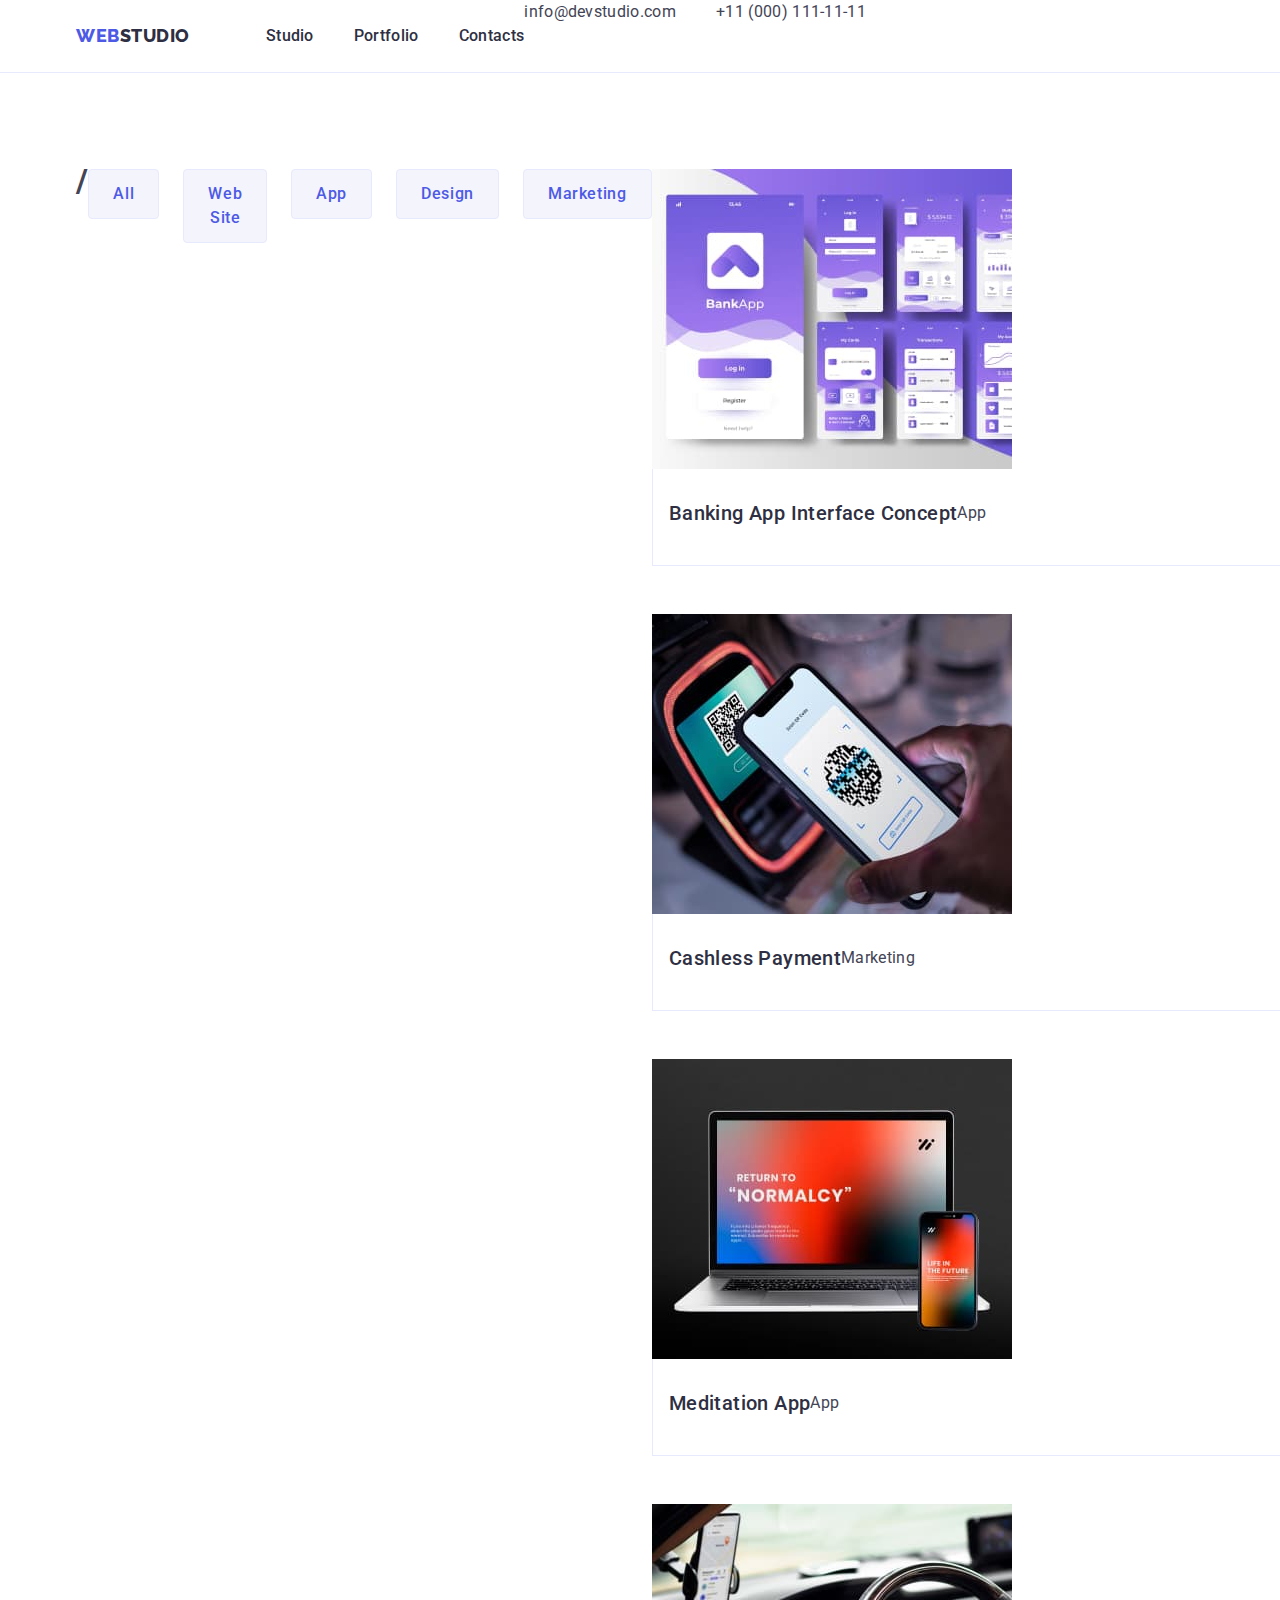
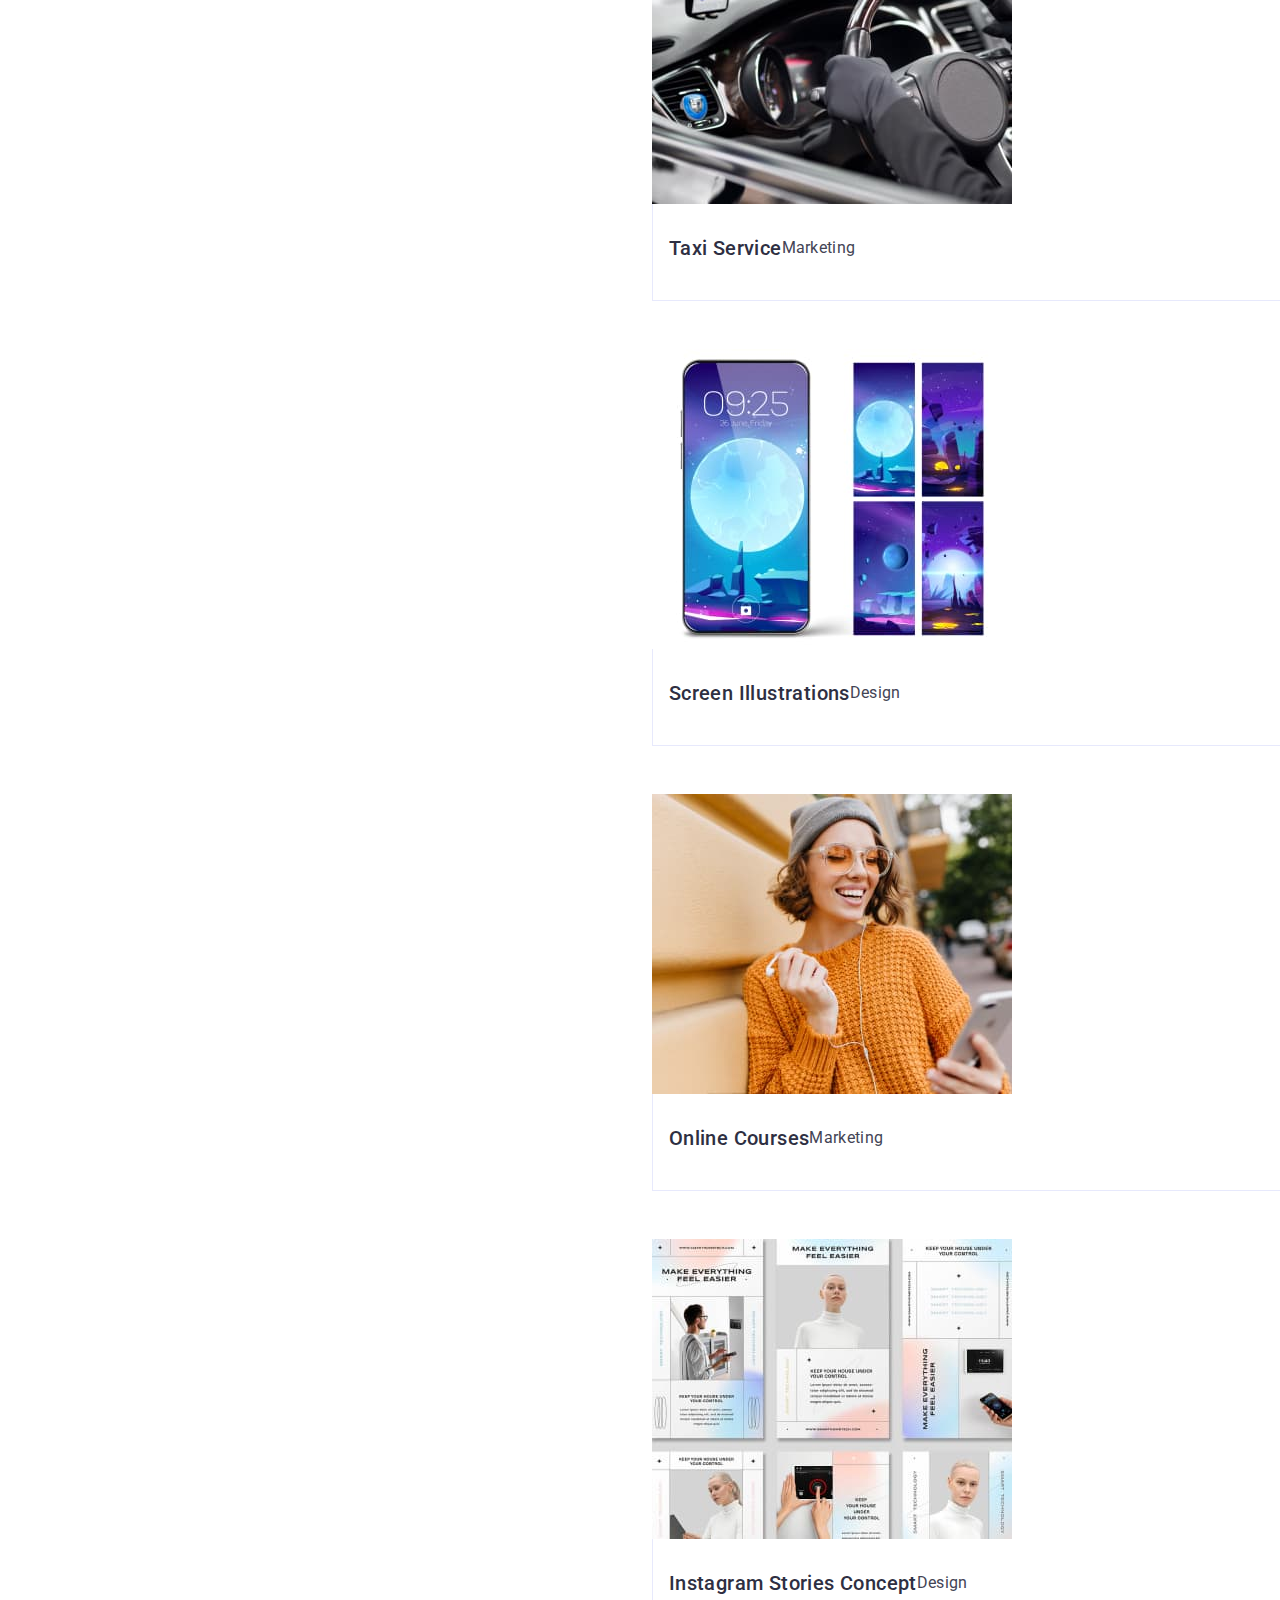
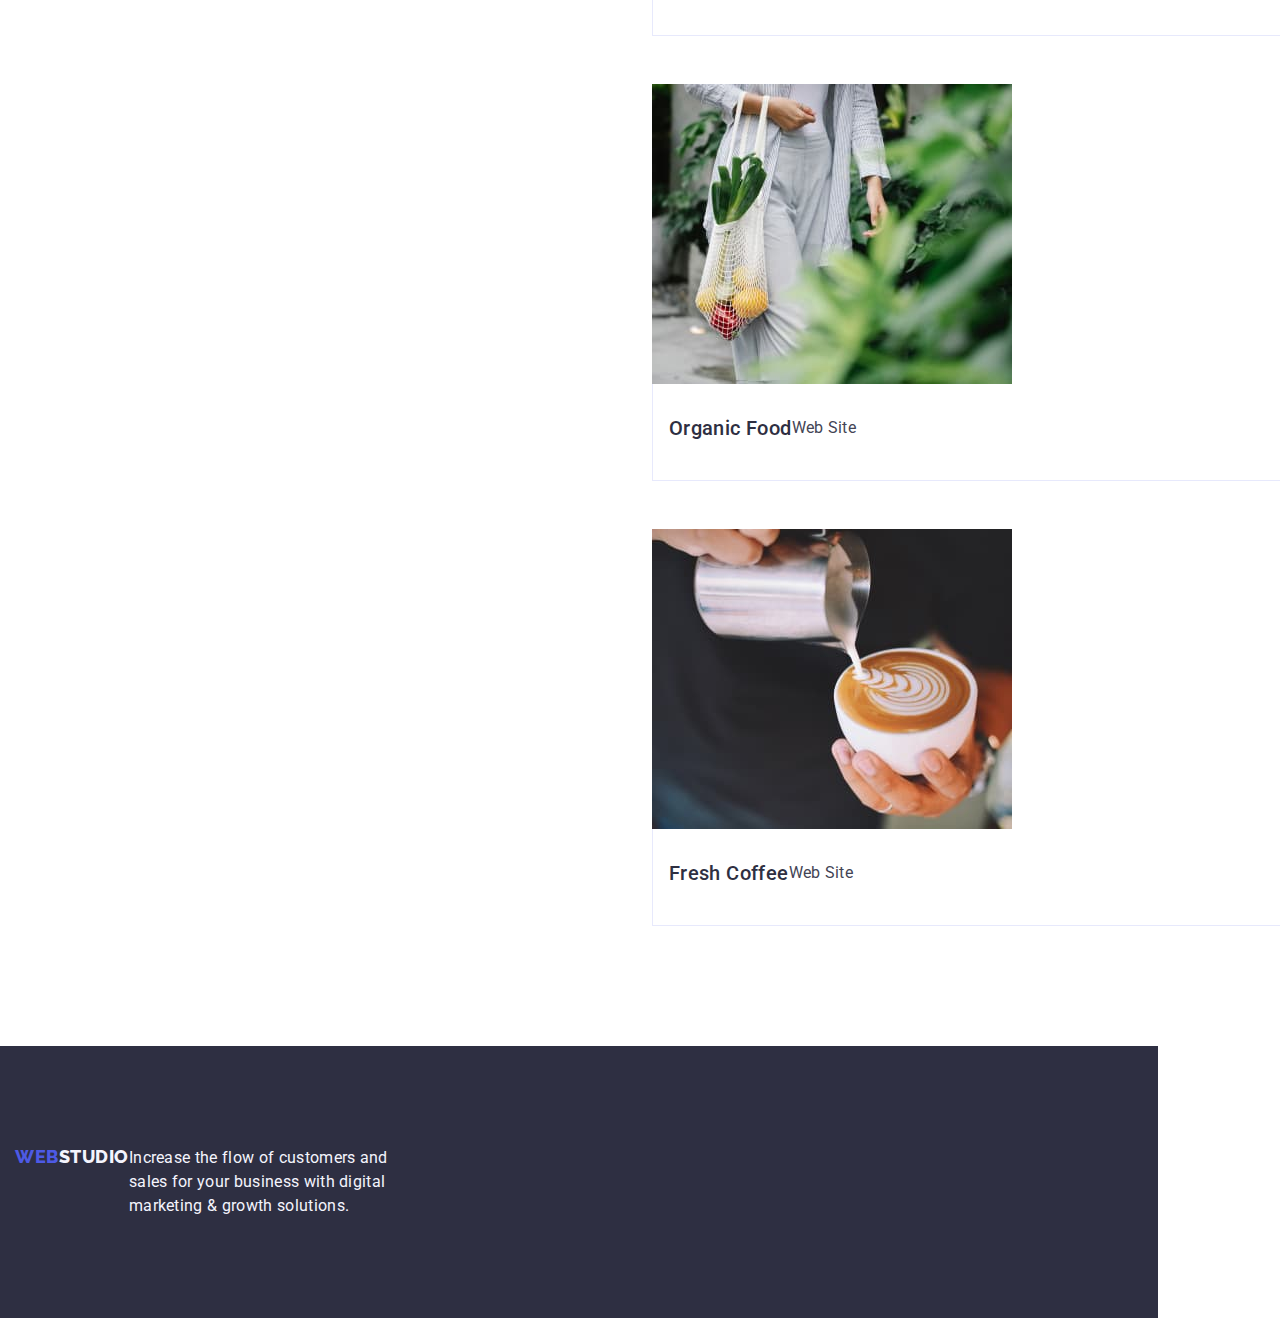
==== commit 19a0ba5c: "summary" ====
--- a/portfolio.html
+++ b/portfolio.html
@@ -34,7 +34,7 @@
     <main>
         <section class="portfolio-section-one">
           <div class="container">    
-                <h1 class="visually-hidden">/</h1>
+                <h1 class=".visually-hidden-focusable">/</h1>
                 <ul class="list buttons-list">
                     <li> <button class="buttons" type="button">All</button></li>
                     <li> <button class="buttons" type="button">Web Site</button></li>
--- a/css/styles.css
+++ b/css/styles.css
@@ -18,7 +18,7 @@
     padding: 0;
 }
 .visually-hidden {
-    display: none;
+    visibility: hidden;
 }
 img {
     display: block;
@@ -32,6 +32,14 @@
 .link {
     text-decoration: none;
     color: var(--SLATE, #434455);
+}
+
+.container {
+    display: flex;
+    width: 1158px;
+    margin: 0 auto;
+    padding-left: 15px;
+    padding-right: 15px;
 }
 
 .link:hover {
@@ -264,13 +272,14 @@
     row-gap: 48px;    
 }
 .offers{
-    width: calc(100% - 48px) / 3;
+    width: calc((100% - 48px) / 3);
 }
 
 .offer-container{
-    padding: 32px 16px;
+    
     border: 1px solid #e7e9fc;
     border-top: none;
+    padding: 32px 16px;
 }
 .second-html{
     padding-bottom: 120px;
@@ -370,9 +379,9 @@
     font-size: 18px;
     font-weight: 800;
     line-height: 1.17;
-
     letter-spacing: 0.54px;
     text-transform: uppercase;
+    display: inline-block;
 }
 
 .footer-text {
@@ -384,13 +393,7 @@
     background-color: var(--NAVY-BLUE, #2E2F42);
     max-width: 264px;
 }
-.container{
-    display: flex;
-    width: 1158px;
-    margin: 0 auto;
-    padding-left: 15px;
-    padding-right: 15px;
-}
+
 .navigation{
     display: flex;
     align-items: center;
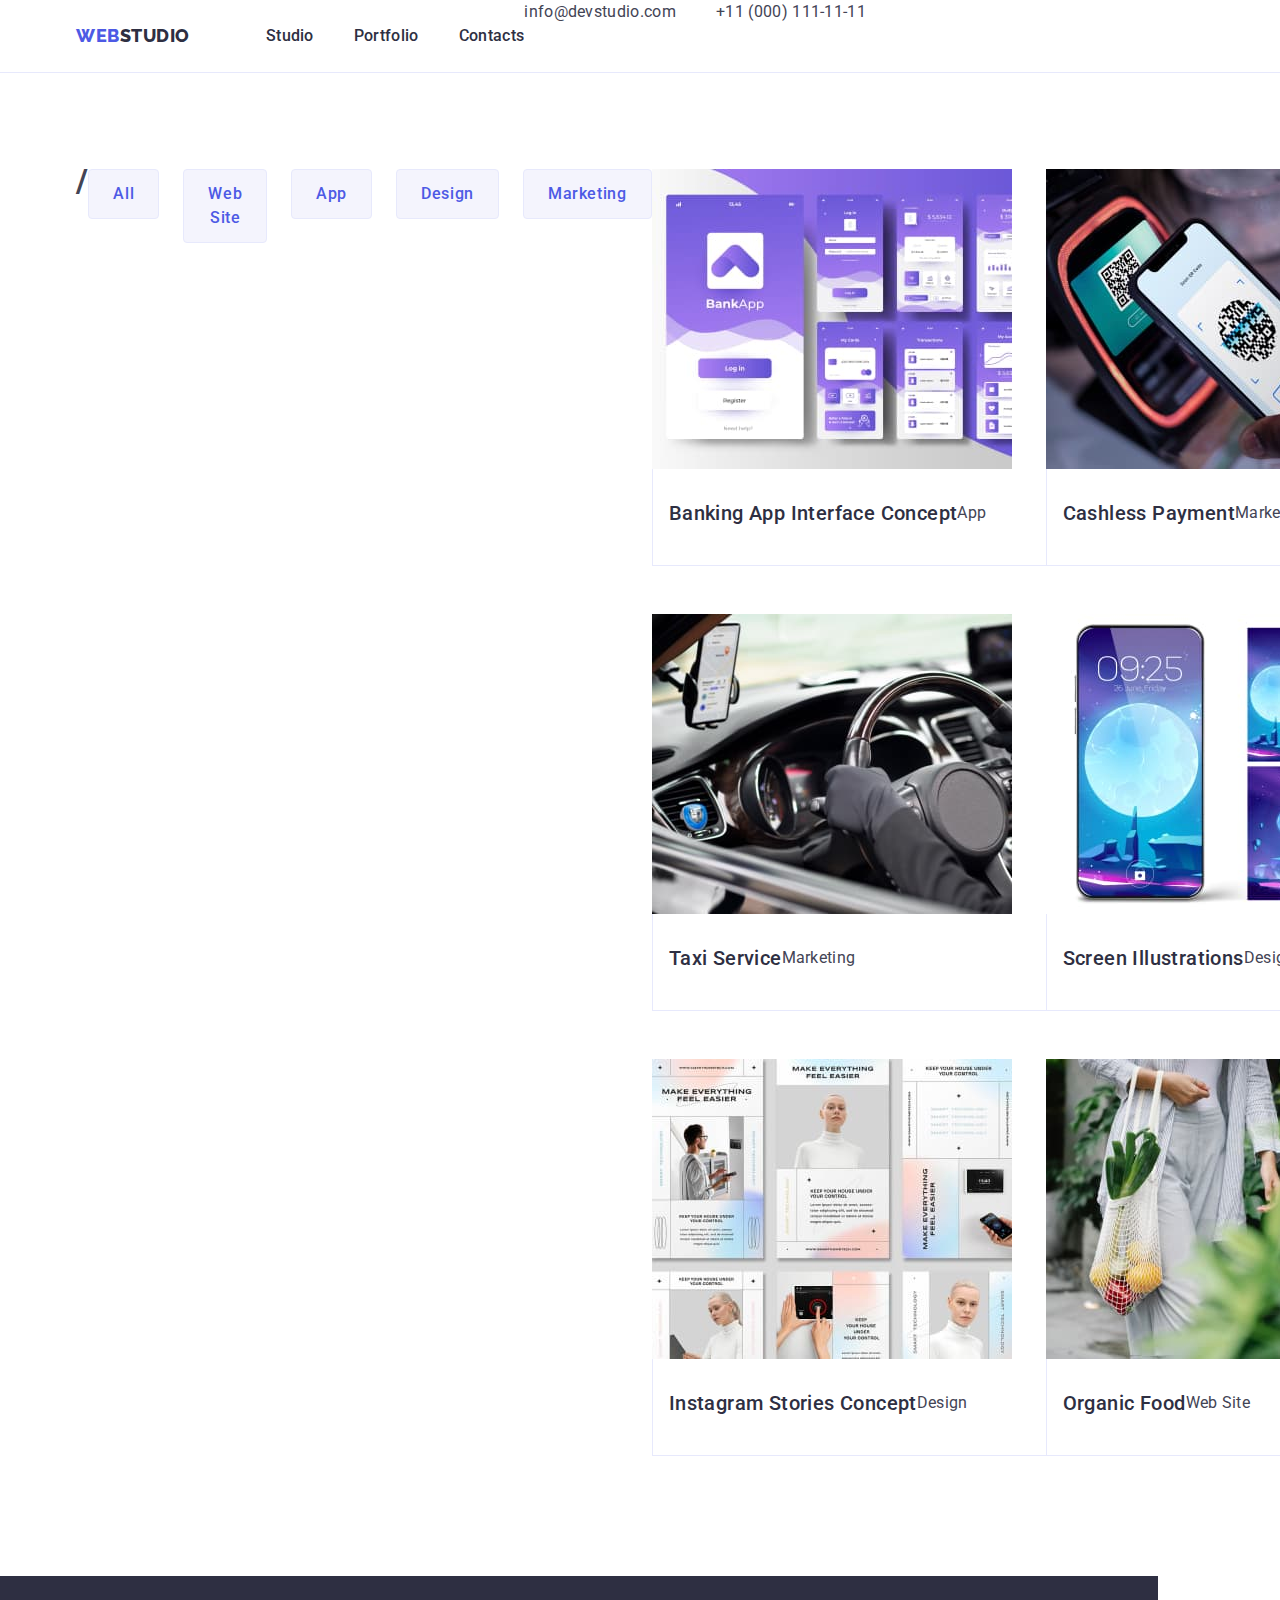
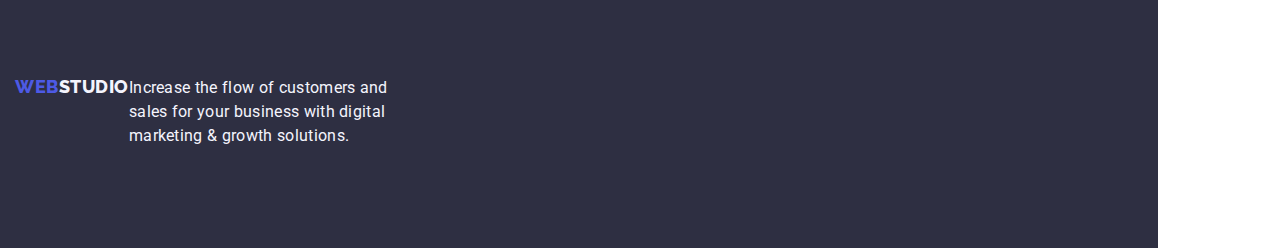
==== commit ccbdb6ed: "summary" ====
--- a/portfolio.html
+++ b/portfolio.html
@@ -53,7 +53,7 @@
                         </a>
                             
                         </li>
-                        <li>
+                        <li class="offers">
                             <a class="link portfolio-image-link" href="">
                                 <img src="./images/cashlesspay.jpg" width="360" height="300" alt="Cashless Payment">
                                 <div class="container offer-container">
@@ -63,7 +63,7 @@
                             </a>
                             
                         </li>
-                        <li>
+                        <li class="offers">
                             <a class="link portfolio-image-link" href="">
                                 <img src="./images/laptop.jpg" width="360" height="300" alt="Laptop and smartphone">
                                 <div class="container offer-container">
@@ -75,7 +75,7 @@
                         </li>
                     
                     
-                        <li>
+                        <li class="offers">
                             <a class="link portfolio-image-link" href="">
                                 <img src="./images/insidecar.jpg" width="360" height="300" alt="A man hodlin hands on the steering wheel">
                                 <div class="container offer-container">
@@ -85,7 +85,7 @@
                             </a>
                             
                         </li>
-                        <li>
+                        <li class="offers">
                             <a class="link portfolio-image-link" href="">
                                 <img src="./images/screens.jpg" width="360" height="300" alt="smartphone and four wallpapers">
                                 <div class="container offer-container">
@@ -95,7 +95,7 @@
                             </a>
                             
                         </li>
-                        <li>
+                        <li class="offers">
                             <a class="link portfolio-image-link" href="">
                                 <img src="./images/girl.jpg" width="360" height="300" alt="a smiling girl">
                                 <div class="container offer-container">
@@ -106,7 +106,7 @@
                             
                         </li>
                    
-                        <li>
+                        <li class="offers">
                             <a class="link portfolio-image-link" href="">
                                 <img src="./images/cv.jpg" width="360" height="300" alt="project cards">
                                 <div class="container offer-container">
@@ -116,7 +116,7 @@
                             </a>
                             
                         </li>
-                        <li>
+                        <li class="offers">
                             <a class="link portfolio-image-link" href="">
                                 <img src="./images/grocery.jpg" width="360" height="300" alt="grocery in the bag">
                                 <div class="container offer-container">
@@ -126,7 +126,7 @@
                             </a>
                             
                         </li>
-                        <li>
+                        <li class="offers">
                             <a class="link portfolio-image-link" href="">
                                 <img src="./images/coffe.jpg" width="360" height="300" alt="cup of coffee">
                                 <div class="container offer-container">
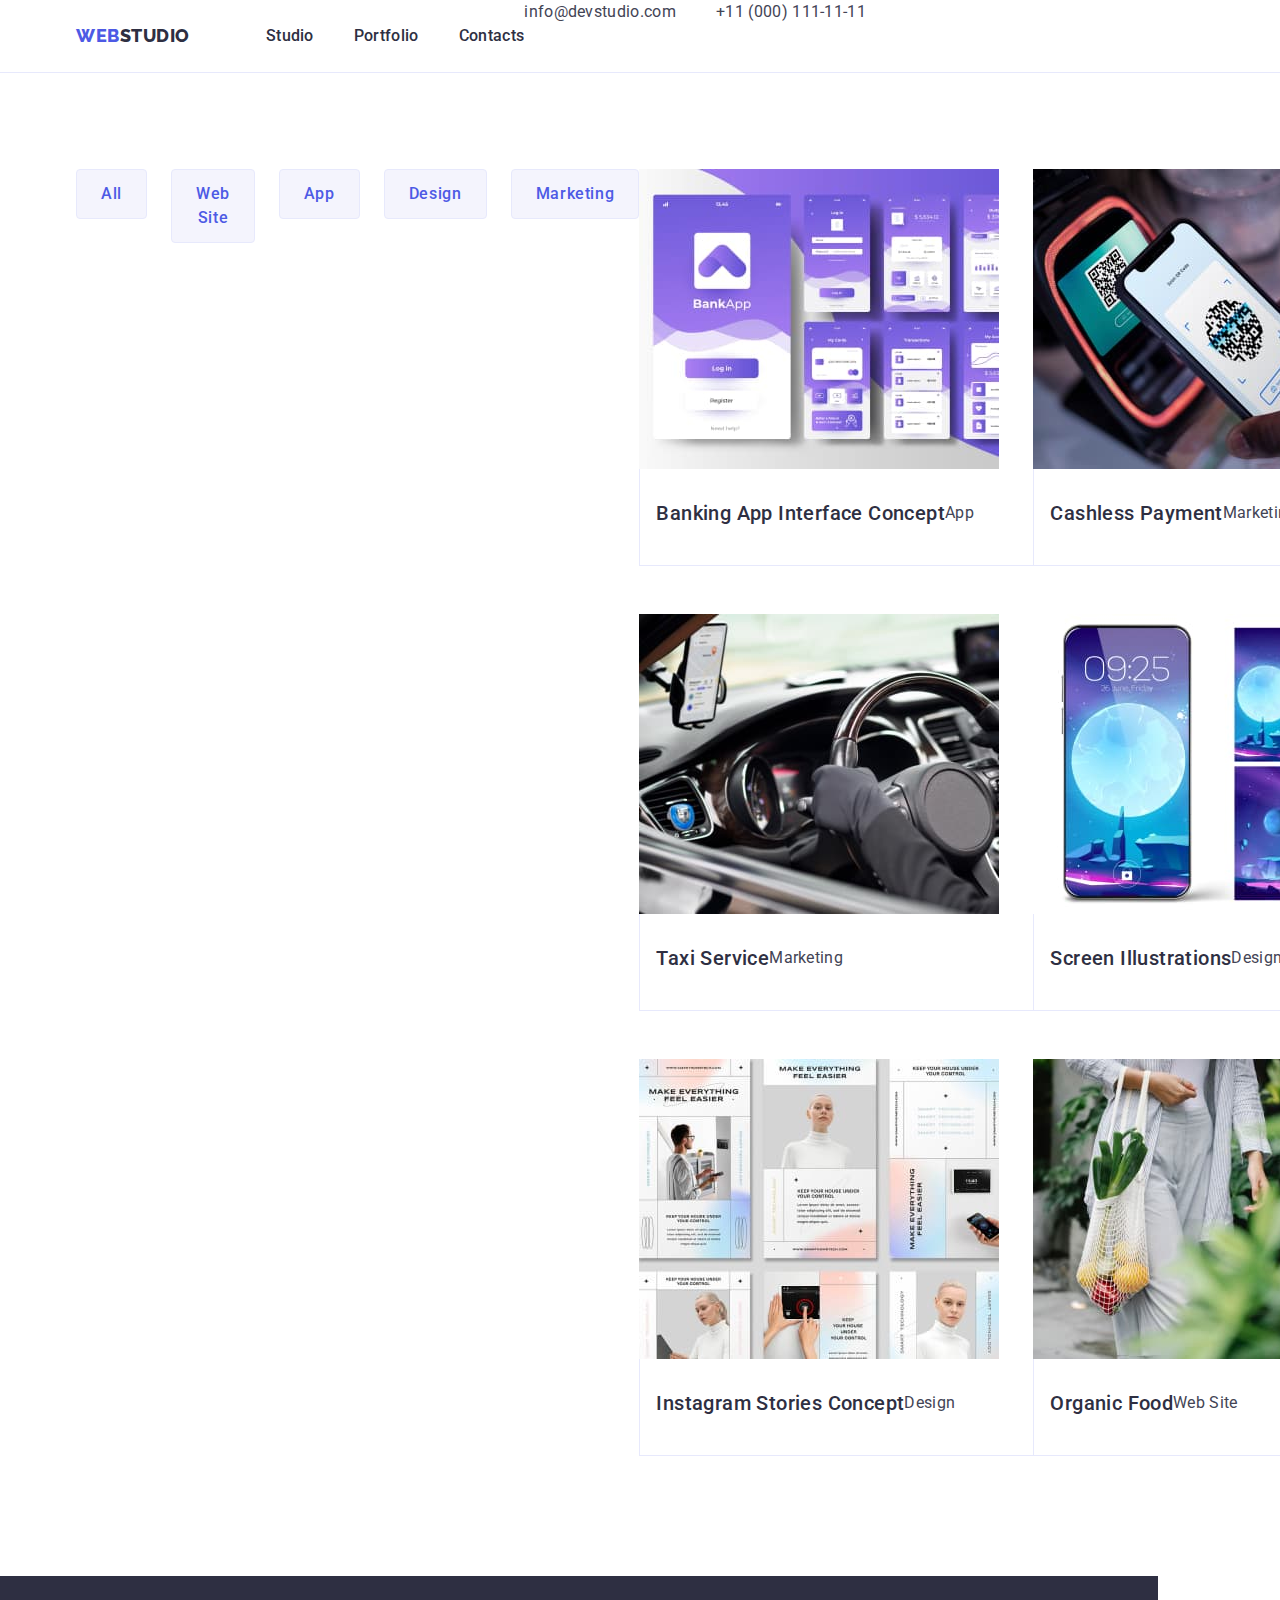
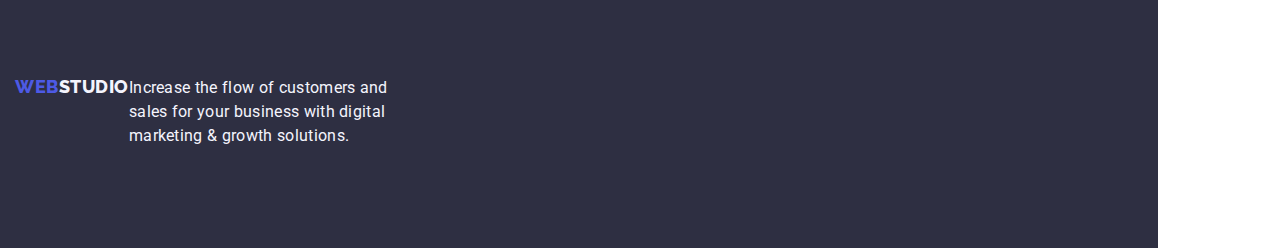
==== commit 98241329: "summary" ====
--- a/portfolio.html
+++ b/portfolio.html
@@ -34,7 +34,7 @@
     <main>
         <section class="portfolio-section-one">
           <div class="container">    
-                <h1 class=".visually-hidden-focusable">/</h1>
+                <h1 class="visually-hidden">/</h1>
                 <ul class="list buttons-list">
                     <li> <button class="buttons" type="button">All</button></li>
                     <li> <button class="buttons" type="button">Web Site</button></li>
--- a/css/styles.css
+++ b/css/styles.css
@@ -17,9 +17,20 @@
     margin: 0;
     padding: 0;
 }
+
 .visually-hidden {
-    visibility: hidden;
-}
+    position: absolute;
+    width: 1px;
+    height: 1px;
+    margin: -1px;
+    border: 0;
+    padding: 0;
+    white-space: nowrap;
+    clip-path: inset(100%);
+    clip: rect(0 0 0 0);
+    overflow: hidden;
+}
+
 img {
     display: block;
 }
@@ -32,6 +43,7 @@
 .link {
     text-decoration: none;
     color: var(--SLATE, #434455);
+    display: inline-block;
 }
 
 .container {
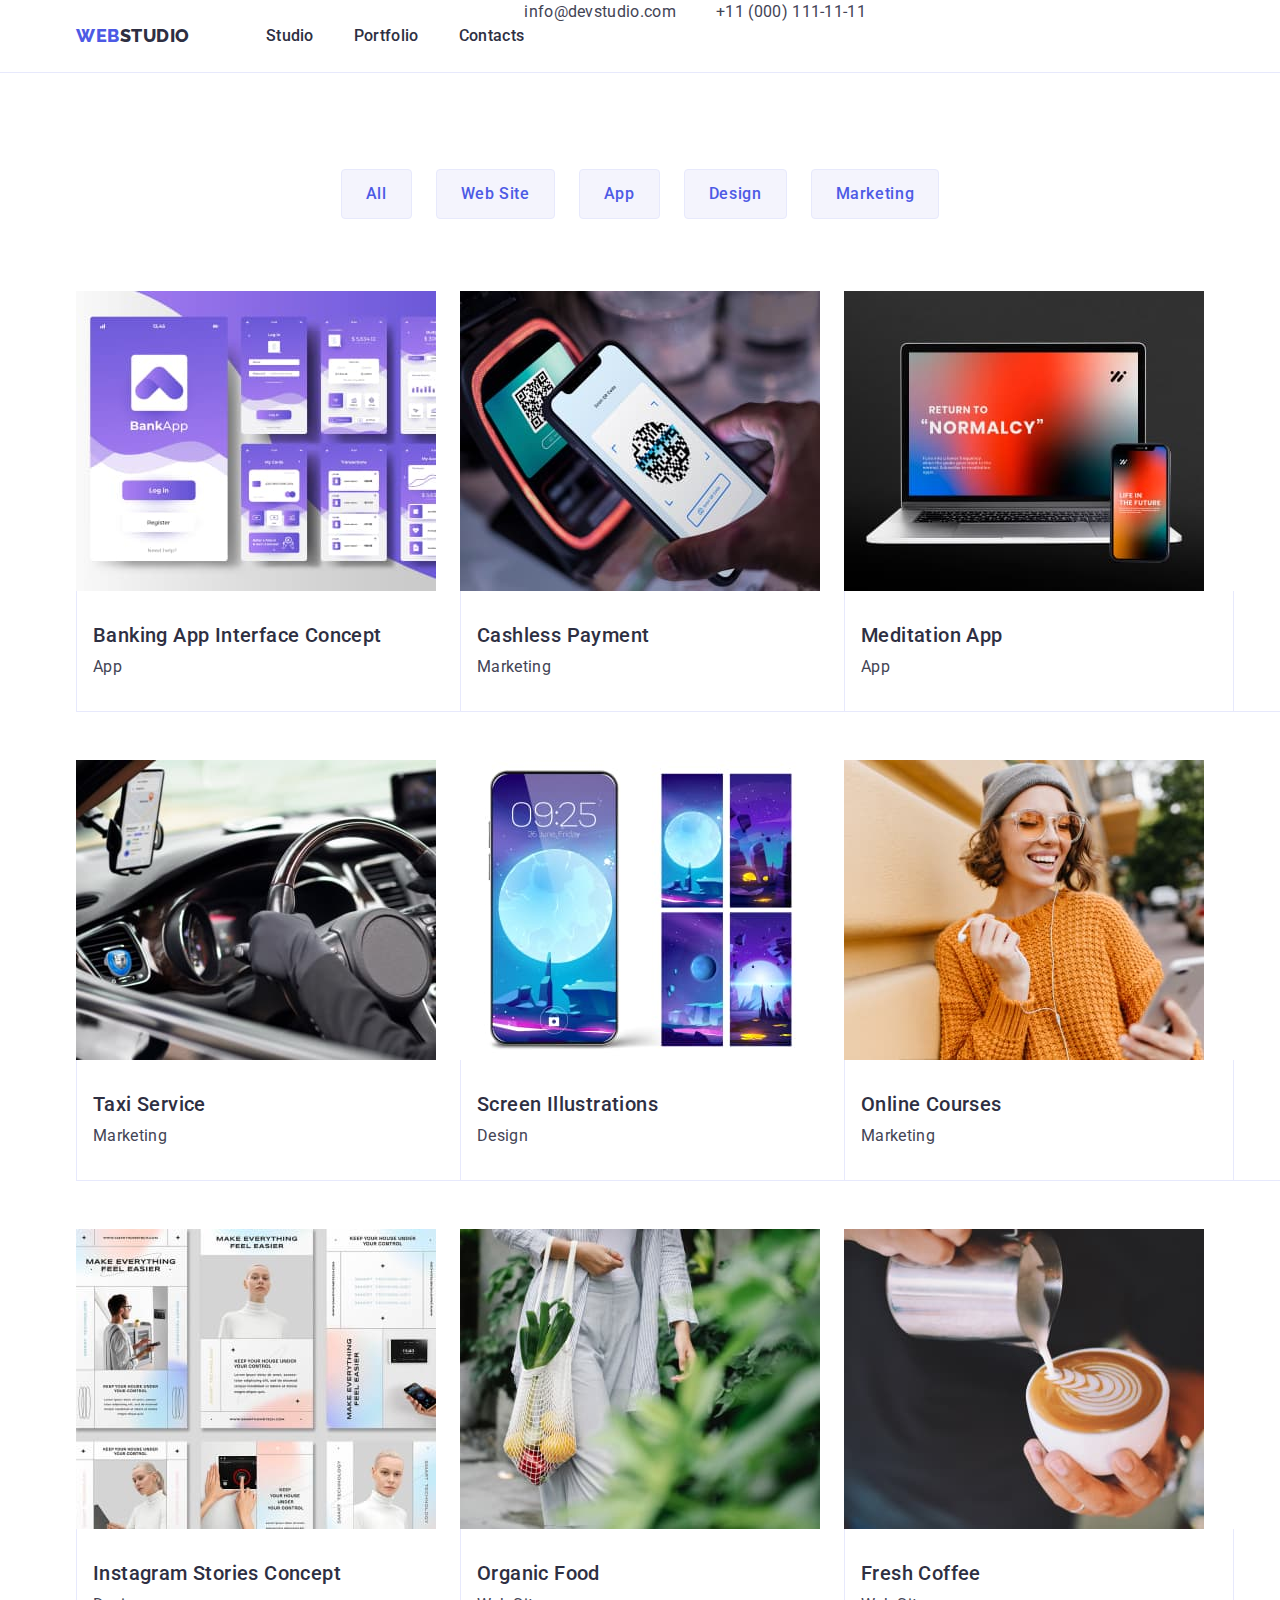
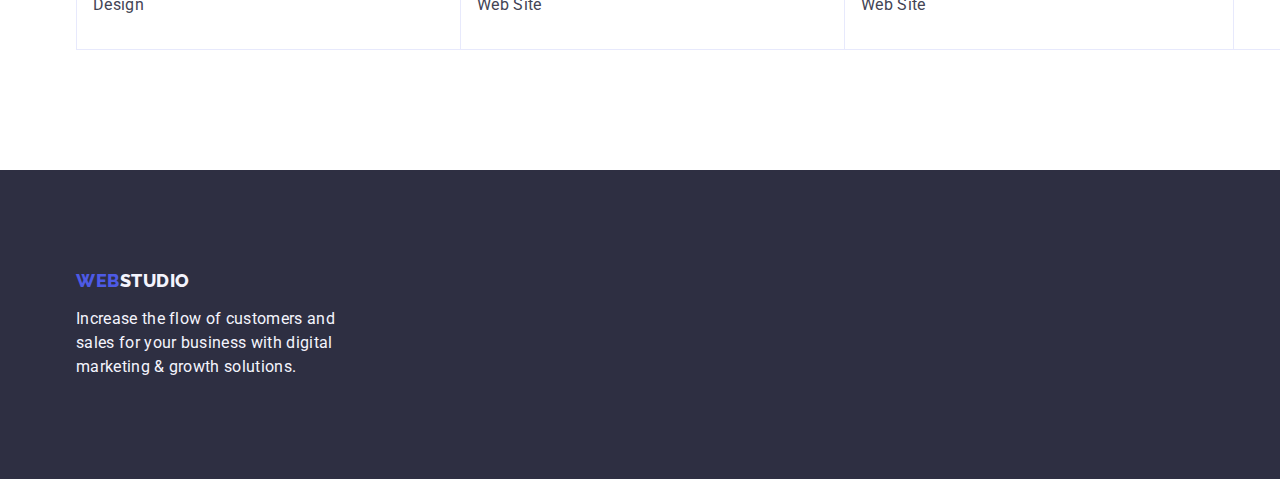
==== commit 55e8c8ef: "summary" ====
--- a/portfolio.html
+++ b/portfolio.html
@@ -14,7 +14,7 @@
 </head>
 <body>
     <header class="header">
-        <div class="container">
+        <div class="container header-container">
             <nav class="navigation">
                 <a class="link nav-logo" href="/">Web<span class="nav-span">Studio</span></a>
                 <ul class="list menu">
--- a/css/styles.css
+++ b/css/styles.css
@@ -43,10 +43,15 @@
 .link {
     text-decoration: none;
     color: var(--SLATE, #434455);
-    display: inline-block;
 }
 
 .container {
+    width: 1158px;
+    margin: 0 auto;
+    padding-left: 15px;
+    padding-right: 15px;
+}
+.header-container{
     display: flex;
     width: 1158px;
     margin: 0 auto;
@@ -370,7 +375,6 @@
 .footer {
     background: var(--NAVY-BLUE, #2E2F42);
     padding: 100px 0;
-    display: inline-block;
 }
 
 .footer-logo {
@@ -393,7 +397,6 @@
     line-height: 1.17;
     letter-spacing: 0.54px;
     text-transform: uppercase;
-    display: inline-block;
 }
 
 .footer-text {
